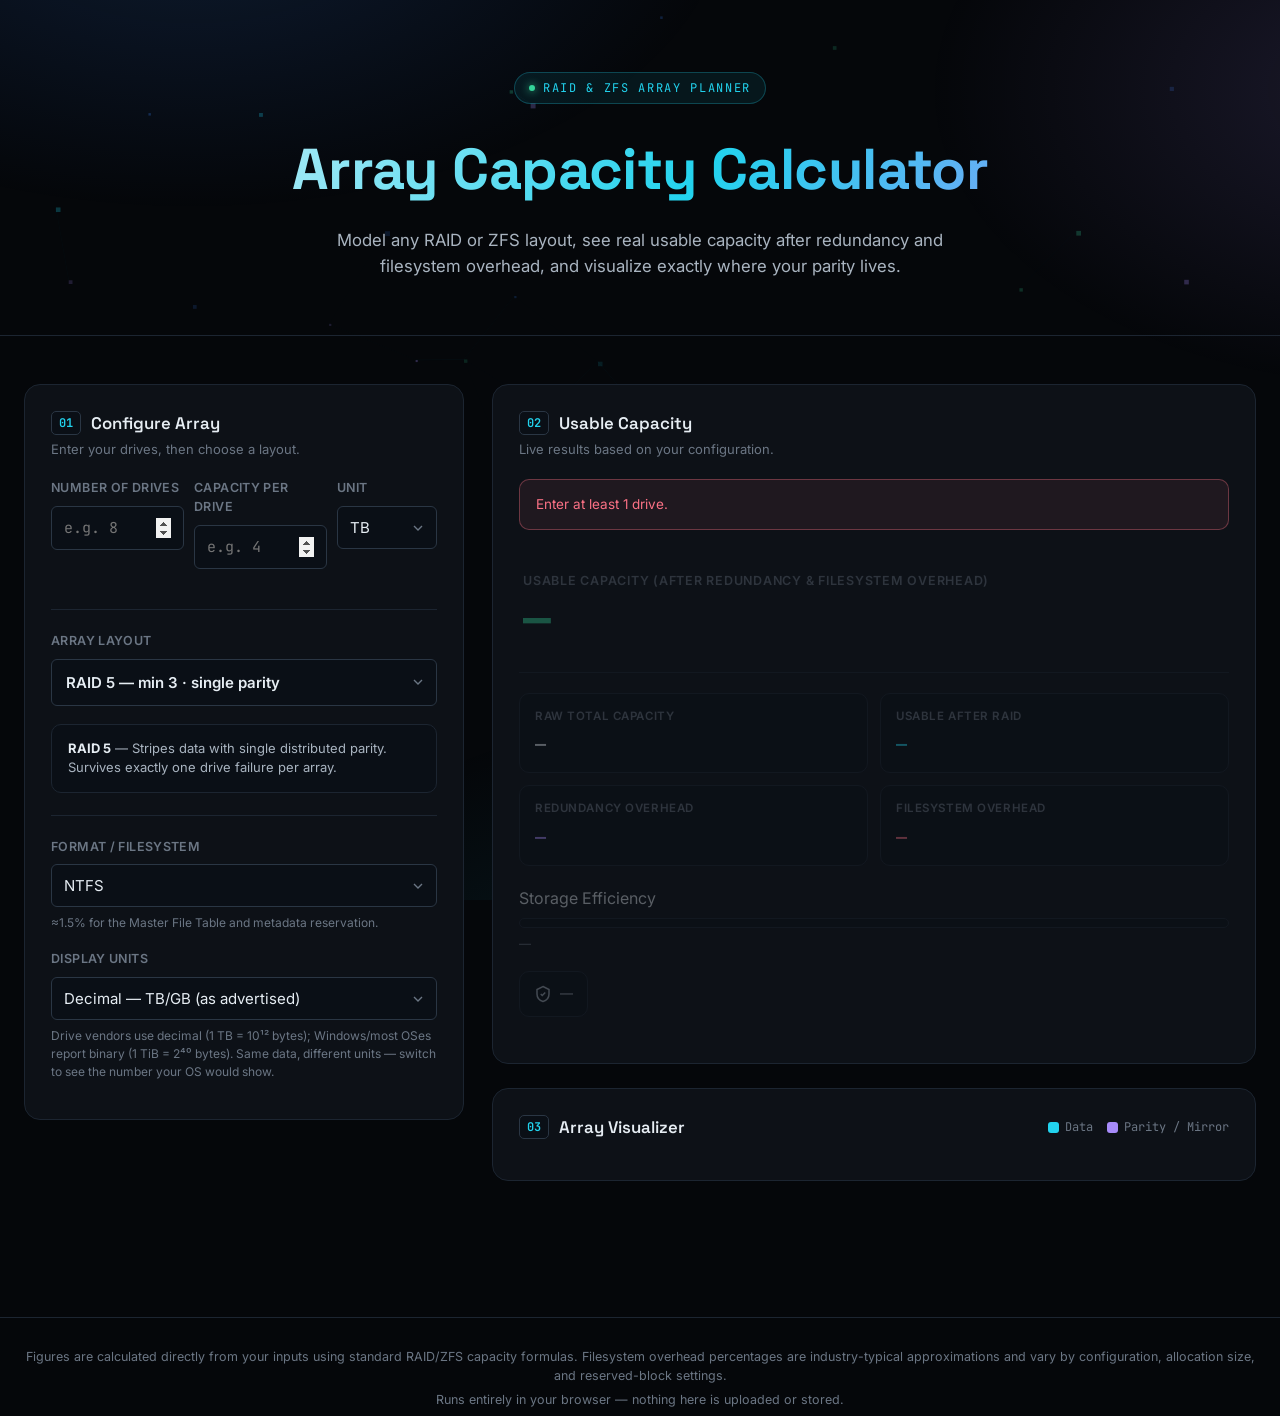
==== raid/index.html @ e12d5f1b "Add the Raid Calculator" ====
<!DOCTYPE html>
<html lang="en">
<head>
<meta charset="UTF-8">
<meta name="viewport" content="width=device-width, initial-scale=1.0">
<title>Array Capacity Calculator — RAID &amp; ZFS</title>
<meta name="description" content="A self-contained RAID and ZFS array capacity calculator. Compute usable storage, overhead, and fault tolerance for any array layout.">
<link rel="icon" href="data:image/svg+xml,%3Csvg xmlns='http://www.w3.org/2000/svg' viewBox='0 0 100 100'%3E%3Crect width='100' height='100' rx='20' fill='%230a0e14'/%3E%3Crect x='20' y='24' width='60' height='14' rx='3' fill='%2322d3ee'/%3E%3Crect x='20' y='43' width='60' height='14' rx='3' fill='%23a78bfa'/%3E%3Crect x='20' y='62' width='60' height='14' rx='3' fill='%2334d399'/%3E%3C/svg%3E">
<link rel="preconnect" href="https://fonts.googleapis.com">
<link rel="preconnect" href="https://fonts.gstatic.com" crossorigin>
<link href="https://fonts.googleapis.com/css2?family=Space+Grotesk:wght@500;600;700&family=Inter:wght@400;500;600&family=JetBrains+Mono:wght@400;500;600;700&display=swap" rel="stylesheet">
<style>
  :root{
    --bg-void:#05070a;
    --bg-panel:#0d1117;
    --bg-panel-raised:#131a24;
    --bg-inset:#0a0f16;
    --border-subtle:#1c2531;
    --border-strong:#2a3644;
    --text-primary:#e6edf3;
    --text-secondary:#a9b4c0;
    --text-muted:#6b7684;
    --accent-cyan:#22d3ee;
    --accent-cyan-dim:#0e7490;
    --accent-blue:#3b82f6;
    --accent-purple:#a78bfa;
    --accent-green:#34d399;
    --accent-red:#fb7185;
    --font-display:'Space Grotesk', 'Inter', sans-serif;
    --font-body:'Inter', sans-serif;
    --font-mono:'JetBrains Mono', monospace;
    --radius-lg:16px;
    --radius-md:10px;
    --radius-sm:6px;
  }

  *{ box-sizing:border-box; }
  html{ scroll-behavior:smooth; }
  body{
    margin:0;
    background:var(--bg-void);
    color:var(--text-primary);
    font-family:var(--font-body);
    line-height:1.5;
    -webkit-font-smoothing:antialiased;
  }

  a{ color:var(--accent-cyan); }

  ::selection{ background:var(--accent-cyan); color:#04121a; }

  :focus-visible{
    outline:2px solid var(--accent-cyan);
    outline-offset:2px;
  }

  /* ---------- Ambient background canvas ---------- */
  #bg-canvas{
    position:fixed;
    inset:0;
    width:100%;
    height:100%;
    z-index:0;
    opacity:0.55;
    pointer-events:none;
  }

  .bg-gradient{
    position:fixed;
    inset:0;
    z-index:0;
    background:
      radial-gradient(ellipse 900px 500px at 15% -10%, rgba(59,130,246,0.16), transparent 60%),
      radial-gradient(ellipse 800px 500px at 110% 10%, rgba(167,139,250,0.14), transparent 60%),
      radial-gradient(ellipse 700px 600px at 50% 120%, rgba(34,211,238,0.10), transparent 60%);
    pointer-events:none;
  }

  /* ---------- Layout shell ---------- */
  .wrap{
    position:relative;
    z-index:1;
    max-width:1280px;
    margin:0 auto;
    padding:0 24px 80px;
  }

  header.hero{
    position:relative;
    z-index:1;
    padding:72px 24px 56px;
    text-align:center;
    border-bottom:1px solid var(--border-subtle);
    margin-bottom:48px;
  }

  .eyebrow{
    display:inline-flex;
    align-items:center;
    gap:8px;
    font-family:var(--font-mono);
    font-size:12px;
    letter-spacing:0.14em;
    text-transform:uppercase;
    color:var(--accent-cyan);
    background:rgba(34,211,238,0.08);
    border:1px solid rgba(34,211,238,0.25);
    padding:6px 14px;
    border-radius:999px;
    margin-bottom:22px;
  }
  .eyebrow .dot{
    width:6px; height:6px; border-radius:50%;
    background:var(--accent-green);
    box-shadow:0 0 8px var(--accent-green);
    animation:blink 2.2s ease-in-out infinite;
  }
  @keyframes blink{ 0%,100%{opacity:1;} 50%{opacity:0.25;} }

  h1.title{
    font-family:var(--font-display);
    font-weight:700;
    font-size:clamp(2.1rem, 5vw, 3.6rem);
    margin:0 0 16px;
    letter-spacing:-0.01em;
    background:linear-gradient(120deg, #f2f6fa 0%, var(--accent-cyan) 55%, var(--accent-purple) 100%);
    -webkit-background-clip:text;
    background-clip:text;
    color:transparent;
  }

  .subtitle{
    max-width:640px;
    margin:0 auto;
    color:var(--text-secondary);
    font-size:1.05rem;
  }

  /* ---------- Main layout ---------- */
  main.layout{
    display:grid;
    grid-template-columns:minmax(0,440px) minmax(0,1fr);
    gap:28px;
    align-items:start;
  }

  @media (max-width: 940px){
    main.layout{ grid-template-columns:1fr; }
  }

  .panel{
    background:var(--bg-panel);
    border:1px solid var(--border-subtle);
    border-radius:var(--radius-lg);
    padding:26px;
  }

  .panel + .panel{ margin-top:24px; }

  .panel-title{
    font-family:var(--font-display);
    font-size:1.05rem;
    font-weight:600;
    margin:0 0 4px;
    display:flex;
    align-items:center;
    gap:10px;
  }
  .panel-title .idx{
    font-family:var(--font-mono);
    font-size:12px;
    color:var(--accent-cyan);
    border:1px solid var(--border-strong);
    background:var(--bg-inset);
    padding:2px 7px;
    border-radius:5px;
  }
  .panel-sub{
    color:var(--text-muted);
    font-size:13px;
    margin:0 0 20px;
  }

  hr.divider{
    border:none;
    border-top:1px solid var(--border-subtle);
    margin:22px 0;
  }

  /* ---------- Form controls ---------- */
  .field{ margin-bottom:18px; }
  .field label.field-label{
    display:block;
    font-size:12.5px;
    font-weight:600;
    letter-spacing:0.03em;
    text-transform:uppercase;
    color:var(--text-muted);
    margin-bottom:8px;
  }

  .row{ display:flex; gap:10px; }
  .row > *{ flex:1; min-width:0; }

  input[type="number"], select{
    width:100%;
    background:var(--bg-inset);
    border:1px solid var(--border-strong);
    color:var(--text-primary);
    font-family:var(--font-mono);
    font-size:15px;
    padding:11px 12px;
    border-radius:var(--radius-sm);
    transition:border-color .15s ease, box-shadow .15s ease;
    appearance:none;
    -webkit-appearance:none;
  }
  select{
    font-family:var(--font-body);
    background-image:url("data:image/svg+xml,%3Csvg xmlns='http://www.w3.org/2000/svg' viewBox='0 0 24 24' fill='none' stroke='%236b7684' stroke-width='2'%3E%3Cpath d='M6 9l6 6 6-6'/%3E%3C/svg%3E");
    background-repeat:no-repeat;
    background-position:right 10px center;
    background-size:16px;
    padding-right:34px;
  }
  input[type="number"]:focus, select:focus{
    border-color:var(--accent-cyan);
    box-shadow:0 0 0 3px rgba(34,211,238,0.14);
    outline:none;
  }
  input[type="number"]::-webkit-outer-spin-button,
  input[type="number"]::-webkit-inner-spin-button{
    opacity:1;
  }

  .field-hint{
    font-size:12px;
    color:var(--text-muted);
    margin-top:7px;
  }
  .field-hint.warn{ color:var(--accent-red); }

  #raidLevel{
    font-family:var(--font-body);
    font-weight:600;
    font-size:15px;
    padding:13px 34px 13px 14px;
  }
  #raidLevel optgroup{
    font-family:var(--font-mono);
    font-size:11px;
    letter-spacing:0.05em;
    text-transform:uppercase;
    color:var(--text-muted);
    font-style:normal;
    background:var(--bg-panel);
  }
  #raidLevel option{
    font-family:var(--font-body);
    font-weight:500;
    color:var(--text-primary);
    background:var(--bg-inset);
    padding:8px;
  }

  .level-desc{
    margin-top:16px;
    padding:14px 16px;
    background:var(--bg-inset);
    border:1px solid var(--border-subtle);
    border-radius:var(--radius-md);
    font-size:13px;
    color:var(--text-secondary);
  }
  .level-desc strong{ color:var(--text-primary); }

  /* ---------- Results panel ---------- */
  .results-panel{ position:sticky; top:20px; }

  .headline-result{
    display:flex;
    flex-direction:column;
    gap:4px;
    padding:22px 4px 26px;
    border-bottom:1px solid var(--border-subtle);
    margin-bottom:20px;
  }
  .headline-result .label{
    font-size:12.5px;
    text-transform:uppercase;
    letter-spacing:0.06em;
    color:var(--text-muted);
    font-weight:600;
  }
  .headline-result .value{
    font-family:var(--font-mono);
    font-weight:700;
    font-size:clamp(2rem, 4vw, 2.9rem);
    color:var(--accent-green);
    line-height:1.1;
  }
  .headline-result .value small{
    font-size:0.4em;
    color:var(--text-muted);
    font-weight:500;
    margin-left:6px;
  }

  .stat-grid{
    display:grid;
    grid-template-columns:1fr 1fr;
    gap:12px;
    margin-bottom:20px;
  }
  .stat-card{
    background:var(--bg-inset);
    border:1px solid var(--border-subtle);
    border-radius:var(--radius-md);
    padding:14px 15px;
  }
  .stat-card .stat-label{
    font-size:11.5px;
    text-transform:uppercase;
    letter-spacing:0.05em;
    color:var(--text-muted);
    margin-bottom:6px;
    font-weight:600;
  }
  .stat-card .stat-value{
    font-family:var(--font-mono);
    font-size:1.15rem;
    font-weight:600;
    color:var(--text-primary);
  }
  .stat-card.accent-cyan .stat-value{ color:var(--accent-cyan); }
  .stat-card.accent-purple .stat-value{ color:var(--accent-purple); }
  .stat-card.accent-red .stat-value{ color:var(--accent-red); }

  .efficiency-bar-track{
    height:10px;
    border-radius:999px;
    background:var(--bg-inset);
    border:1px solid var(--border-subtle);
    overflow:hidden;
    margin:8px 0 4px;
  }
  .efficiency-bar-fill{
    height:100%;
    border-radius:999px;
    background:linear-gradient(90deg, var(--accent-purple), var(--accent-cyan), var(--accent-green));
    transition:width .4s ease;
  }

  .fault-badge{
    display:inline-flex;
    align-items:center;
    gap:8px;
    font-size:13px;
    color:var(--text-secondary);
    background:var(--bg-inset);
    border:1px solid var(--border-subtle);
    border-radius:var(--radius-md);
    padding:12px 14px;
    margin-bottom:20px;
  }
  .fault-badge svg{ flex-shrink:0; width:18px; height:18px; }
  .fault-badge.level-none{ border-color:rgba(251,113,133,0.4); color:var(--accent-red); }
  .fault-badge.level-medium{ border-color:rgba(250,204,21,0.4); color:#facc15; }
  .fault-badge.level-high{ border-color:rgba(52,211,153,0.4); color:var(--accent-green); }

  .error-banner{
    display:none;
    background:rgba(251,113,133,0.08);
    border:1px solid rgba(251,113,133,0.35);
    color:var(--accent-red);
    border-radius:var(--radius-md);
    padding:14px 16px;
    font-size:13.5px;
    margin-bottom:20px;
  }
  .error-banner.show{ display:block; }

  /* ---------- Array visualizer ---------- */
  .viz-header{
    display:flex;
    align-items:center;
    justify-content:space-between;
    margin-bottom:14px;
    flex-wrap:wrap;
    gap:10px;
  }
  .legend{ display:flex; gap:14px; flex-wrap:wrap; }
  .legend-item{
    display:flex;
    align-items:center;
    gap:6px;
    font-size:12px;
    color:var(--text-muted);
    font-family:var(--font-mono);
  }
  .legend-swatch{ width:11px; height:11px; border-radius:3px; }

  .vdev-group{
    border:1px solid var(--border-subtle);
    border-radius:var(--radius-md);
    padding:14px;
    margin-bottom:12px;
    background:var(--bg-inset);
  }
  .vdev-group .vdev-label{
    font-family:var(--font-mono);
    font-size:11px;
    color:var(--text-muted);
    margin-bottom:10px;
    text-transform:uppercase;
    letter-spacing:0.05em;
  }
  .disk-row{
    display:flex;
    gap:6px;
    flex-wrap:wrap;
    margin-bottom:6px;
  }
  .disk-cell{
    width:26px;
    height:26px;
    border-radius:6px;
    background:var(--border-strong);
    position:relative;
    transition:background .3s ease;
    flex-shrink:0;
  }
  .disk-cell.data{ background:var(--accent-cyan); }
  .disk-cell.parity{ background:var(--accent-purple); }
  .disk-cell.mirror{ background:var(--accent-purple); animation:pulseSync 2.4s ease-in-out infinite; }
  .disk-cell.spare{ background:var(--border-strong); }

  @keyframes pulseSync{
    0%,100%{ opacity:1; }
    50%{ opacity:0.45; }
  }

  .more-note{
    font-family:var(--font-mono);
    font-size:11.5px;
    color:var(--text-muted);
    margin-top:4px;
  }

  .viz-caption{
    font-size:12px;
    color:var(--text-muted);
    margin-top:10px;
    line-height:1.6;
  }

  @media (prefers-reduced-motion: reduce){
    .disk-cell.mirror{ animation:none; }
    .eyebrow .dot{ animation:none; }
    html{ scroll-behavior:auto; }
  }

  /* ---------- Footer ---------- */
  footer{
    max-width:1280px;
    margin:56px auto 0;
    padding:24px 24px 0;
    border-top:1px solid var(--border-subtle);
    color:var(--text-muted);
    font-size:12.5px;
    text-align:center;
    position:relative;
    z-index:1;
  }
  footer p{ margin:6px 0; }
</style>
</head>
<body>

<canvas id="bg-canvas" aria-hidden="true"></canvas>
<div class="bg-gradient" aria-hidden="true"></div>

<header class="hero">
  <span class="eyebrow"><span class="dot"></span> RAID &amp; ZFS Array Planner</span>
  <h1 class="title">Array Capacity Calculator</h1>
  <p class="subtitle">Model any RAID or ZFS layout, see real usable capacity after redundancy and filesystem overhead, and visualize exactly where your parity lives.</p>
</header>

<div class="wrap">
<main class="layout">

  <!-- ============ CONFIG PANEL ============ -->
  <section class="panel" aria-labelledby="config-title">
    <h2 class="panel-title" id="config-title"><span class="idx">01</span> Configure Array</h2>
    <p class="panel-sub">Enter your drives, then choose a layout.</p>

    <div class="row">
      <div class="field">
        <label class="field-label" for="driveCount">Number of Drives</label>
        <input type="number" id="driveCount" min="1" max="200" step="1" placeholder="e.g. 8">
      </div>
      <div class="field">
        <label class="field-label" for="driveCapacity">Capacity per Drive</label>
        <input type="number" id="driveCapacity" min="0.01" step="any" placeholder="e.g. 4">
      </div>
      <div class="field" style="max-width:100px;">
        <label class="field-label" for="capacityUnit">Unit</label>
        <select id="capacityUnit">
          <option value="TB" selected>TB</option>
          <option value="GB">GB</option>
        </select>
      </div>
    </div>

    <hr class="divider">

    <div class="field">
      <label class="field-label" for="raidLevel">Array Layout</label>
      <select id="raidLevel"></select>
    </div>

    <div id="groupField" class="field" style="display:none;">
      <label class="field-label" for="groupCount">Number of VDEVs / Groups</label>
      <input type="number" id="groupCount" min="1" max="50" step="1" value="2">
      <p class="field-hint">Drives are split evenly across this many groups and striped together.</p>
    </div>

    <div class="level-desc" id="levelDesc"></div>

    <hr class="divider">

    <div class="field">
      <label class="field-label" for="filesystem">Format / Filesystem</label>
      <select id="filesystem">
        <option value="raw">Raw / Unformatted (no overhead)</option>
        <option value="ntfs" selected>NTFS</option>
        <option value="refs">ReFS</option>
        <option value="exfat">exFAT</option>
        <option value="fat32">FAT32</option>
        <option value="ext4">ext4</option>
        <option value="xfs">XFS</option>
        <option value="zfsnative">ZFS native pool</option>
        <option value="apfs">APFS</option>
      </select>
      <p class="field-hint" id="fsHint"></p>
    </div>

    <div class="field" style="margin-bottom:0;">
      <label class="field-label" for="unitDisplay">Display Units</label>
      <select id="unitDisplay">
        <option value="decimal" selected>Decimal — TB/GB (as advertised)</option>
        <option value="binary">Binary — TiB/GiB (as most OSes report)</option>
      </select>
      <p class="field-hint">Drive vendors use decimal (1 TB = 10¹² bytes); Windows/most OSes report binary (1 TiB = 2⁴⁰ bytes). Same data, different units — switch to see the number your OS would show.</p>
    </div>
  </section>

  <!-- ============ RESULTS PANEL ============ -->
  <div class="results-panel">
    <section class="panel" aria-labelledby="results-title">
      <h2 class="panel-title" id="results-title"><span class="idx">02</span> Usable Capacity</h2>
      <p class="panel-sub">Live results based on your configuration.</p>

      <div class="error-banner" id="errorBanner"></div>

      <div id="resultsBody">
        <div class="headline-result">
          <span class="label">Usable Capacity (after redundancy &amp; filesystem overhead)</span>
          <span class="value" id="usableFinal">—</span>
        </div>

        <div class="stat-grid">
          <div class="stat-card">
            <div class="stat-label">Raw Total Capacity</div>
            <div class="stat-value" id="rawTotal">—</div>
          </div>
          <div class="stat-card accent-cyan">
            <div class="stat-label">Usable After RAID</div>
            <div class="stat-value" id="usableRaid">—</div>
          </div>
          <div class="stat-card accent-purple">
            <div class="stat-label">Redundancy Overhead</div>
            <div class="stat-value" id="raidOverhead">—</div>
          </div>
          <div class="stat-card accent-red">
            <div class="stat-label">Filesystem Overhead</div>
            <div class="stat-value" id="fsOverheadStat">—</div>
          </div>
        </div>

        <div class="field-label" style="margin-bottom:6px;">Storage Efficiency</div>
        <div class="efficiency-bar-track"><div class="efficiency-bar-fill" id="efficiencyBar" style="width:0%;"></div></div>
        <p class="field-hint" id="efficiencyLabel" style="margin-bottom:18px;">—</p>

        <div class="fault-badge" id="faultBadge">
          <svg viewBox="0 0 24 24" fill="none" stroke="currentColor" stroke-width="2"><path d="M12 2l8 4v6c0 5-3.4 8.7-8 10-4.6-1.3-8-5-8-10V6l8-4z"/><path d="M9 12l2 2 4-4"/></svg>
          <span id="faultText">—</span>
        </div>
      </div>
    </section>

    <section class="panel" aria-labelledby="viz-title">
      <div class="viz-header">
        <h2 class="panel-title" id="viz-title" style="margin-bottom:0;"><span class="idx">03</span> Array Visualizer</h2>
        <div class="legend">
          <span class="legend-item"><span class="legend-swatch" style="background:var(--accent-cyan);"></span>Data</span>
          <span class="legend-item"><span class="legend-swatch" style="background:var(--accent-purple);"></span>Parity / Mirror</span>
        </div>
      </div>
      <div id="vizBody"></div>
      <p class="viz-caption" id="vizCaption"></p>
    </section>
  </div>

</main>
</div>

<footer>
  <p>Figures are calculated directly from your inputs using standard RAID/ZFS capacity formulas. Filesystem overhead percentages are industry-typical approximations and vary by configuration, allocation size, and reserved-block settings.</p>
  <p>Runs entirely in your browser — nothing here is uploaded or stored.</p>
</footer>

<script>
(function(){
  "use strict";

  /* ============================================================
     RAID / ZFS level definitions
     usableFactor(n, g) returns usable capacity in "drive units"
     g = number of groups/vdevs (ignored when level.grouping is false)
  ============================================================ */
  const RAID_LEVELS = {
    jbod: {
      name:"JBOD", family:"standard", min:1,
      meta:(n)=>`min 1 · no redundancy`,
      usableFactor:(n)=>n,
      parityDrives:0,
      desc:"Concatenates (spans) all drives into a single volume. No striping, no redundancy — losing any drive can affect the data stored on it.",
      fault:(n)=>({text:"No fault tolerance — any drive failure can cause data loss.", level:"none"})
    },
    raid0: {
      name:"RAID 0", family:"standard", min:2,
      meta:(n)=>`min 2 · striping`,
      usableFactor:(n)=>n,
      parityDrives:0,
      desc:"Stripes data evenly across all drives for maximum performance and capacity. Zero redundancy — one drive failure loses the entire array.",
      fault:(n)=>({text:"No fault tolerance — any single drive failure loses the array.", level:"none"})
    },
    raid1: {
      name:"RAID 1", family:"standard", min:2,
      meta:(n)=>`min 2 · mirroring`,
      usableFactor:(n)=>1,
      mirrorAll:true,
      desc:"Mirrors identical data across every drive in the array. Usable capacity equals a single drive, regardless of how many drives you add.",
      fault:(n)=>({text:`Survives up to ${n-1} of ${n} drive failures — at least one full copy must remain.`, level:"high"})
    },
    raid5: {
      name:"RAID 5", family:"standard", min:3,
      meta:(n)=>`min 3 · single parity`,
      usableFactor:(n)=>n-1,
      parityDrives:1,
      desc:"Stripes data with single distributed parity. Survives exactly one drive failure per array.",
      fault:(n)=>({text:"Survives 1 drive failure.", level:"medium"})
    },
    raid6: {
      name:"RAID 6", family:"standard", min:4,
      meta:(n)=>`min 4 · dual parity`,
      usableFactor:(n)=>n-2,
      parityDrives:2,
      desc:"Stripes data with double distributed parity. Survives any two simultaneous drive failures per array.",
      fault:(n)=>({text:"Survives 2 simultaneous drive failures.", level:"high"})
    },
    raid10: {
      name:"RAID 10", family:"standard", min:4, even:true,
      meta:(n)=>`min 4, even · mirror + stripe`,
      usableFactor:(n)=>n/2,
      mirrorPairs:true, pairSize:2,
      desc:"A striped set of mirrored pairs. Combines RAID 1's redundancy with RAID 0's performance.",
      fault:(n)=>({text:`Survives 1 failure per mirror pair (up to ${n/2} total) — but fails if both drives in the same pair die.`, level:"high"})
    },
    raid50: {
      name:"RAID 50", family:"standard", min:6, grouping:true, groupMin:3,
      meta:(n)=>`min 3/group · striped RAID 5`,
      usableFactor:(n,g)=>{ const d=n/g; return g*(d-1); },
      parityDrives:1,
      desc:"Multiple RAID 5 groups striped together. Each group independently survives one drive failure.",
      fault:(n,g)=>({text:`Survives 1 drive failure per group (${g} groups) — fails if any single group loses 2 drives.`, level:"medium"})
    },
    raid60: {
      name:"RAID 60", family:"standard", min:8, grouping:true, groupMin:4,
      meta:(n)=>`min 4/group · striped RAID 6`,
      usableFactor:(n,g)=>{ const d=n/g; return g*(d-2); },
      parityDrives:2,
      desc:"Multiple RAID 6 groups striped together. Each group independently survives two drive failures.",
      fault:(n,g)=>({text:`Survives 2 drive failures per group (${g} groups).`, level:"high"})
    },
    zstripe: {
      name:"ZFS Stripe", family:"zfs", min:1,
      meta:(n)=>`min 1 · single vdev`,
      usableFactor:(n)=>n,
      parityDrives:0,
      desc:"A single striped vdev with no redundancy — the ZFS equivalent of RAID 0. Losing any drive loses the pool.",
      fault:(n)=>({text:"No fault tolerance — any drive failure can lose the pool.", level:"none"})
    },
    zmirror: {
      name:"ZFS Mirror", family:"zfs", min:2,
      meta:(n)=>`min 2 · single vdev`,
      usableFactor:(n)=>1,
      mirrorAll:true,
      desc:"A single mirror vdev containing all drives. Usable capacity equals one drive's capacity.",
      fault:(n)=>({text:`Survives up to ${n-1} of ${n} drive failures — at least one copy must remain.`, level:"high"})
    },
    zstripedmirror: {
      name:"Striped Mirrors", family:"zfs", min:4, grouping:true, groupMin:2,
      meta:(n)=>`min 2/vdev · RAID10-equivalent`,
      usableFactor:(n,g)=>g,
      mirrorPairs:true,
      desc:"Multiple mirror vdevs striped together into one pool — ZFS's equivalent of RAID 10. The most common high-performance ZFS layout.",
      fault:(n,g)=>({text:`Survives 1 failure per mirror vdev (${g} vdevs) — fails if an entire vdev loses all its drives.`, level:"high"})
    },
    raidz1: {
      name:"RAIDZ1", family:"zfs", min:3, grouping:true, groupMin:3,
      meta:(n)=>`min 3/vdev · single parity`,
      usableFactor:(n,g)=>{ const d=n/g; return g*(d-1); },
      parityDrives:1,
      desc:"ZFS's single-parity layout, equivalent to RAID 5. Each vdev survives one drive failure.",
      fault:(n,g)=>({text:`Survives 1 drive failure per vdev (${g} vdevs).`, level:"medium"})
    },
    raidz2: {
      name:"RAIDZ2", family:"zfs", min:4, grouping:true, groupMin:4,
      meta:(n)=>`min 4/vdev · dual parity`,
      usableFactor:(n,g)=>{ const d=n/g; return g*(d-2); },
      parityDrives:2,
      desc:"ZFS's double-parity layout, equivalent to RAID 6. Each vdev survives two drive failures. The most common ZFS choice for large pools.",
      fault:(n,g)=>({text:`Survives 2 drive failures per vdev (${g} vdevs).`, level:"high"})
    },
    raidz3: {
      name:"RAIDZ3", family:"zfs", min:5, grouping:true, groupMin:5,
      meta:(n)=>`min 5/vdev · triple parity`,
      usableFactor:(n,g)=>{ const d=n/g; return g*(d-3); },
      parityDrives:3,
      desc:"ZFS's triple-parity layout. Each vdev survives three simultaneous drive failures — built for very large, high-risk arrays during long rebuilds.",
      fault:(n,g)=>({text:`Survives 3 drive failures per vdev (${g} vdevs).`, level:"high"})
    }
  };

  const FILESYSTEMS = {
    raw:      { name:"Raw / Unformatted", overhead:0,     note:"No filesystem is applied — full block capacity is usable." },
    ntfs:     { name:"NTFS",              overhead:0.015, note:"≈1.5% for the Master File Table and metadata reservation." },
    refs:     { name:"ReFS",              overhead:0.01,  note:"≈1% for metadata and integrity structures." },
    exfat:    { name:"exFAT",             overhead:0.001, note:"≈0.1% — minimal metadata overhead." },
    fat32:    { name:"FAT32",             overhead:0.005, note:"≈0.5% for file allocation tables." },
    ext4:     { name:"ext4",              overhead:0.05,  note:"≈5% default reserved-blocks allocation (tunable with tune2fs)." },
    xfs:      { name:"XFS",               overhead:0.005, note:"≈0.5% for metadata structures." },
    zfsnative:{ name:"ZFS native pool",   overhead:0.032, note:"≈3.2% default slop-space reservation." },
    apfs:     { name:"APFS",              overhead:0.01,  note:"≈1% for metadata structures." }
  };

  /* ============================================================
     State
  ============================================================ */
  const state = {
    family: "standard",
    levelKey: "raid5"
  };

  const el = (id)=>document.getElementById(id);
  const driveCountEl = el("driveCount");
  const driveCapacityEl = el("driveCapacity");
  const capacityUnitEl = el("capacityUnit");
  const groupFieldEl = el("groupField");
  const groupCountEl = el("groupCount");
  const filesystemEl = el("filesystem");
  const unitDisplayEl = el("unitDisplay");
  const raidSelectEl = el("raidLevel");
  const levelDescEl = el("levelDesc");
  const fsHintEl = el("fsHint");
  const errorBannerEl = el("errorBanner");
  const resultsBodyEl = el("resultsBody");

  /* ============================================================
     Formatting helpers
  ============================================================ */
  function formatBytes(bytes, binary){
    if(!isFinite(bytes) || bytes<=0){
      return binary ? "0 GiB" : "0 GB";
    }
    const base = binary ? 1024 : 1000;
    const units = binary
      ? ["B","KiB","MiB","GiB","TiB","PiB"]
      : ["B","KB","MB","GB","TB","PB"];
    let i = 0;
    let val = bytes;
    while(val >= base && i < units.length - 1){
      val /= base;
      i++;
    }
    const decimals = val >= 100 ? 1 : (val >= 10 ? 2 : 3);
    return `${val.toFixed(decimals)} ${units[i]}`;
  }

  function capacityBytesPerDrive(){
    const val = parseFloat(driveCapacityEl.value) || 0;
    const unit = capacityUnitEl.value;
    return val * (unit === "TB" ? 1e12 : 1e9);
  }

  /* ============================================================
     Rendering: RAID level dropdown
  ============================================================ */
  function populateRaidSelect(){
    const n = parseInt(driveCountEl.value, 10) || 0;
    const groupsMeta = { standard: "Standard RAID", zfs: "ZFS" };

    raidSelectEl.innerHTML = "";
    ["standard","zfs"].forEach(fam => {
      const optgroup = document.createElement("optgroup");
      optgroup.label = groupsMeta[fam];
      Object.keys(RAID_LEVELS).filter(k => RAID_LEVELS[k].family === fam).forEach(key => {
        const level = RAID_LEVELS[key];
        const option = document.createElement("option");
        option.value = key;
        option.textContent = `${level.name} — ${level.meta(n)}`;
        if(key === state.levelKey) option.selected = true;
        optgroup.appendChild(option);
      });
      raidSelectEl.appendChild(optgroup);
    });
  }

  function updateLevelUI(){
    const level = RAID_LEVELS[state.levelKey];
    groupFieldEl.style.display = level.grouping ? "block" : "none";
    if(level.grouping && !groupCountEl.dataset.touched){
      const defaults = { raid50:2, raid60:2, zstripedmirror:2, raidz1:1, raidz2:1, raidz3:1 };
      groupCountEl.value = defaults[state.levelKey] || 1;
    }
    levelDescEl.innerHTML = `<strong>${level.name}</strong> — ${level.desc}`;
  }

  /* ============================================================
     Validation
  ============================================================ */
  function validate(n, level, g){
    if(!n || n < 1){
      return "Enter at least 1 drive.";
    }
    if(n < level.min){
      return `${level.name} requires at least ${level.min} drives.`;
    }
    if(level.even && n % 2 !== 0){
      return `${level.name} requires an even number of drives.`;
    }
    if(level.mirrorPairs && level.pairSize && n % level.pairSize !== 0){
      return `${level.name} requires drives in pairs of ${level.pairSize}.`;
    }
    if(level.grouping){
      if(!g || g < 1){
        return "Enter at least 1 group.";
      }
      if(n % g !== 0){
        return `${n} drives can't be split evenly across ${g} groups.`;
      }
      const perGroup = n / g;
      if(perGroup < level.groupMin){
        return `Each group needs at least ${level.groupMin} drives for ${level.name} (currently ${perGroup}).`;
      }
    }
    return null;
  }

  /* ============================================================
     Core calculation
  ============================================================ */
  function recalc(){
    const level = RAID_LEVELS[state.levelKey];
    const n = parseInt(driveCountEl.value, 10) || 0;
    const g = level.grouping ? (parseInt(groupCountEl.value, 10) || 0) : (level.mirrorPairs ? n/2 : 1);
    const capBytes = capacityBytesPerDrive();
    const binary = unitDisplayEl.value === "binary";
    const fsKey = filesystemEl.value;
    const fs = FILESYSTEMS[fsKey];

    fsHintEl.textContent = fs.note;

    const errMsg = validate(n, level, g);
    if(errMsg || capBytes <= 0){
      errorBannerEl.textContent = errMsg || "Enter a drive capacity greater than 0.";
      errorBannerEl.classList.add("show");
      resultsBodyEl.style.opacity = "0.35";
      el("vizBody").style.opacity = "0.35";
      return;
    }
    errorBannerEl.classList.remove("show");
    resultsBodyEl.style.opacity = "1";
    el("vizBody").style.opacity = "1";

    const rawBytes = n * capBytes;
    const usableDrives = level.usableFactor(n, g);
    const usableRaidBytes = usableDrives * capBytes;
    const usableFinalBytes = usableRaidBytes * (1 - fs.overhead);
    const raidOverheadBytes = rawBytes - usableRaidBytes;
    const fsOverheadBytes = usableRaidBytes - usableFinalBytes;
    const efficiency = rawBytes > 0 ? (usableFinalBytes / rawBytes) * 100 : 0;

    el("rawTotal").textContent = formatBytes(rawBytes, binary);
    el("usableRaid").textContent = formatBytes(usableRaidBytes, binary);
    el("raidOverhead").textContent = formatBytes(raidOverheadBytes, binary);
    el("fsOverheadStat").textContent = formatBytes(fsOverheadBytes, binary);
    el("usableFinal").innerHTML = `${formatBytes(usableFinalBytes, binary)} <small>usable</small>`;
    el("efficiencyBar").style.width = `${Math.max(0, Math.min(100, efficiency)).toFixed(1)}%`;
    el("efficiencyLabel").textContent = `${efficiency.toFixed(1)}% of raw capacity is usable after redundancy and filesystem overhead.`;

    const faultInfo = level.fault(n, g);
    el("faultText").textContent = faultInfo.text;
    const badge = el("faultBadge");
    badge.classList.remove("level-none","level-medium","level-high");
    badge.classList.add(`level-${faultInfo.level}`);

    renderVisualizer(level, n, g);
  }

  /* ============================================================
     Array visualizer
  ============================================================ */
  function makeCell(cls){
    const d = document.createElement("div");
    d.className = `disk-cell ${cls}`;
    return d;
  }

  function renderVisualizer(level, n, g){
    const body = el("vizBody");
    const caption = el("vizCaption");
    body.innerHTML = "";

    const MAX_CELLS = 240;

    if(level.mirrorAll){
      // RAID 1 / ZFS mirror: every drive mirrors every other drive
      const group = document.createElement("div");
      group.className = "vdev-group";
      const label = document.createElement("div");
      label.className = "vdev-label";
      label.textContent = `Mirror vdev — ${n} drives, identical data`;
      group.appendChild(label);
      const row = document.createElement("div");
      row.className = "disk-row";
      const shown = Math.min(n, 32);
      for(let i=0;i<shown;i++) row.appendChild(makeCell("mirror"));
      group.appendChild(row);
      if(n > shown){
        const more = document.createElement("div");
        more.className = "more-note";
        more.textContent = `+ ${n - shown} more mirrored drives`;
        group.appendChild(more);
      }
      body.appendChild(group);
      caption.textContent = "Every drive holds an identical full copy of the data — shown pulsing in sync.";
      return;
    }

    if(level.mirrorPairs){
      // RAID 10 / ZFS striped mirrors: g groups of pairSize (or n/g) drives
      const pairSize = n / g;
      const groupsToShow = Math.min(g, 12);
      for(let gi=0; gi<groupsToShow; gi++){
        const group = document.createElement("div");
        group.className = "vdev-group";
        const label = document.createElement("div");
        label.className = "vdev-label";
        label.textContent = `Mirror ${gi+1} of ${g} — ${pairSize} drives, striped across vdevs`;
        group.appendChild(label);
        const row = document.createElement("div");
        row.className = "disk-row";
        for(let i=0;i<pairSize;i++) row.appendChild(makeCell("mirror"));
        group.appendChild(row);
        body.appendChild(group);
      }
      if(g > groupsToShow){
        const more = document.createElement("div");
        more.className = "more-note";
        more.textContent = `+ ${g - groupsToShow} more mirror vdevs, striped identically`;
        body.appendChild(more);
      }
      caption.textContent = "Each box is one mirror vdev (drives shown pulsing = identical copies). Data is then striped evenly across every vdev for performance.";
      return;
    }

    if(level.parityDrives > 0){
      const groups = level.grouping ? g : 1;
      const perGroup = n / groups;
      const groupsToShow = Math.min(groups, 6);
      const rows = Math.min(perGroup, 6);

      for(let gi=0; gi<groupsToShow; gi++){
        const group = document.createElement("div");
        group.className = "vdev-group";
        const label = document.createElement("div");
        label.className = "vdev-label";
        label.textContent = groups > 1
          ? `Group / vdev ${gi+1} of ${groups} — ${perGroup} drives`
          : `${level.name} — ${perGroup} drives`;
        group.appendChild(label);

        for(let r=0; r<rows; r++){
          const row = document.createElement("div");
          row.className = "disk-row";
          const parityCols = new Set();
          for(let k=0;k<level.parityDrives;k++){
            parityCols.add((r + k) % perGroup);
          }
          for(let c=0;c<perGroup;c++){
            row.appendChild(makeCell(parityCols.has(c) ? "parity" : "data"));
          }
          group.appendChild(row);
        }
        if(perGroup > rows){
          const more = document.createElement("div");
          more.className = "more-note";
          more.textContent = `Pattern repeats for remaining stripes`;
          group.appendChild(more);
        }
        body.appendChild(group);
      }
      if(groups > groupsToShow){
        const more = document.createElement("div");
        more.className = "more-note";
        more.textContent = `+ ${groups - groupsToShow} more identical groups`;
        body.appendChild(more);
      }
      caption.textContent = "Purple cells are parity, cyan cells are data. Parity rotates across drives each stripe row so no single drive is a bottleneck — a simplified illustration; exact ordering varies by controller/implementation.";
      return;
    }

    // Plain striping: JBOD / RAID0 / ZFS stripe
    const group = document.createElement("div");
    group.className = "vdev-group";
    const label = document.createElement("div");
    label.className = "vdev-label";
    label.textContent = `${level.name} — ${n} drives, striped, no redundancy`;
    group.appendChild(label);
    const shown = Math.min(n, MAX_CELLS);
    let row = document.createElement("div");
    row.className = "disk-row";
    for(let i=0;i<shown;i++){
      if(i>0 && i % 16 === 0){
        group.appendChild(row);
        row = document.createElement("div");
        row.className = "disk-row";
      }
      row.appendChild(makeCell("data"));
    }
    group.appendChild(row);
    if(n > shown){
      const more = document.createElement("div");
      more.className = "more-note";
      more.textContent = `+ ${n - shown} more striped drives`;
      group.appendChild(more);
    }
    body.appendChild(group);
    caption.textContent = "All drives carry data with no redundancy — losing one drive affects the whole array.";
  }

  /* ============================================================
     Event wiring
  ============================================================ */
  raidSelectEl.addEventListener("change", () => {
    state.levelKey = raidSelectEl.value;
    updateLevelUI();
    recalc();
  });

  [driveCountEl, driveCapacityEl, capacityUnitEl, filesystemEl, unitDisplayEl].forEach(input => {
    input.addEventListener("input", recalc);
    input.addEventListener("change", recalc);
  });

  groupCountEl.addEventListener("input", () => {
    groupCountEl.dataset.touched = "1";
    recalc();
  });

  /* ============================================================
     Init
  ============================================================ */
  populateRaidSelect();
  updateLevelUI();
  recalc();

  /* ============================================================
     Ambient background animation
  ============================================================ */
  const canvas = document.getElementById("bg-canvas");
  const ctx = canvas.getContext("2d");
  const reduceMotion = window.matchMedia("(prefers-reduced-motion: reduce)").matches;
  let particles = [];
  let w, h;

  function resize(){
    w = canvas.width = window.innerWidth;
    h = canvas.height = Math.max(window.innerHeight, 700);
  }

  function initParticles(){
    const count = Math.min(70, Math.floor((w*h)/22000));
    particles = [];
    const colors = ["34,211,238", "167,139,250", "59,130,246", "52,211,153"];
    for(let i=0;i<count;i++){
      particles.push({
        x: Math.random()*w,
        y: Math.random()*h,
        size: 2 + Math.random()*3,
        speedX: (Math.random()-0.5)*0.25,
        speedY: (Math.random()-0.5)*0.25,
        color: colors[Math.floor(Math.random()*colors.length)],
        alpha: 0.15 + Math.random()*0.35
      });
    }
  }

  function step(){
    ctx.clearRect(0,0,w,h);
    for(const p of particles){
      p.x += p.speedX;
      p.y += p.speedY;
      if(p.x < -10) p.x = w+10;
      if(p.x > w+10) p.x = -10;
      if(p.y < -10) p.y = h+10;
      if(p.y > h+10) p.y = -10;
      ctx.fillStyle = `rgba(${p.color},${p.alpha})`;
      ctx.fillRect(p.x, p.y, p.size, p.size);
    }
    for(let i=0;i<particles.length;i++){
      for(let j=i+1;j<particles.length;j++){
        const a = particles[i], b = particles[j];
        const dx = a.x-b.x, dy = a.y-b.y;
        const dist = Math.sqrt(dx*dx+dy*dy);
        if(dist < 130){
          ctx.strokeStyle = `rgba(34,211,238,${0.08*(1-dist/130)})`;
          ctx.lineWidth = 1;
          ctx.beginPath();
          ctx.moveTo(a.x,a.y);
          ctx.lineTo(b.x,b.y);
          ctx.stroke();
        }
      }
    }
    if(!reduceMotion) requestAnimationFrame(step);
  }

  resize();
  initParticles();
  window.addEventListener("resize", () => { resize(); initParticles(); });
  if(!reduceMotion){
    requestAnimationFrame(step);
  } else {
    step();
  }

})();
</script>
</body>
</html>
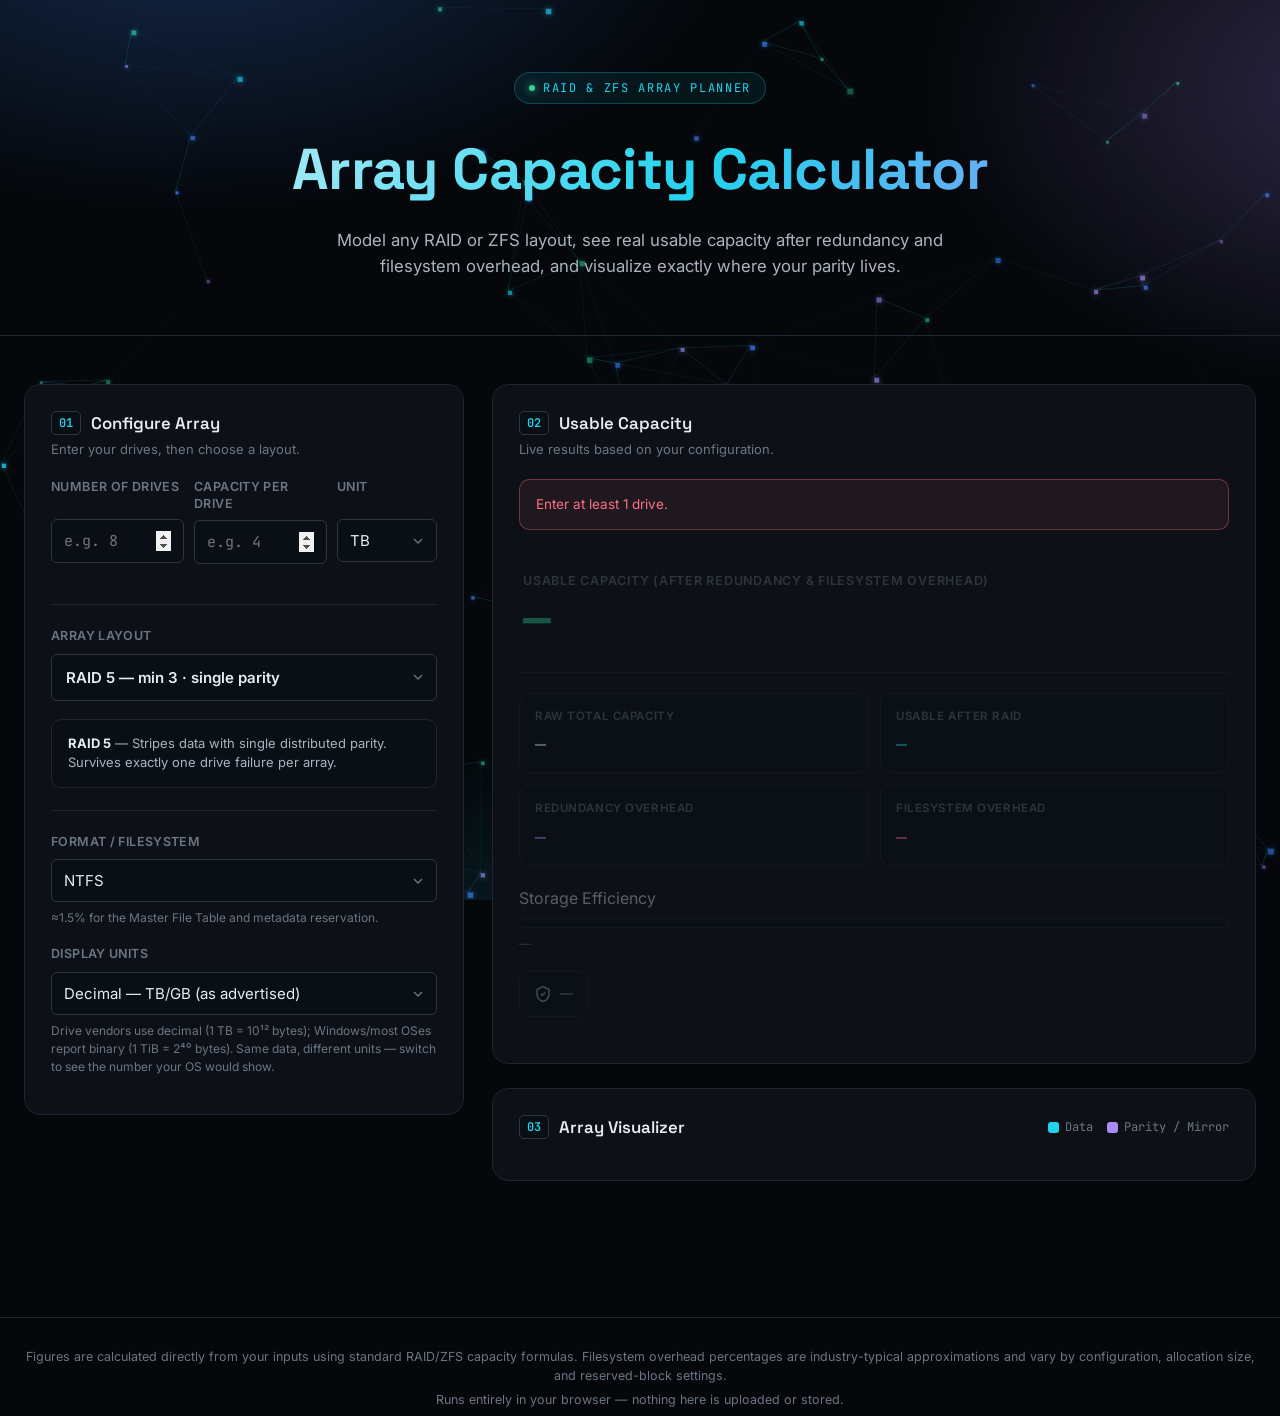
==== commit afaaff69: "Alignment issues" ====
--- a/raid/index.html
+++ b/raid/index.html
@@ -61,7 +61,7 @@
     width:100%;
     height:100%;
     z-index:0;
-    opacity:0.55;
+    opacity:0.95;
     pointer-events:none;
   }
 
@@ -70,9 +70,9 @@
     inset:0;
     z-index:0;
     background:
-      radial-gradient(ellipse 900px 500px at 15% -10%, rgba(59,130,246,0.16), transparent 60%),
-      radial-gradient(ellipse 800px 500px at 110% 10%, rgba(167,139,250,0.14), transparent 60%),
-      radial-gradient(ellipse 700px 600px at 50% 120%, rgba(34,211,238,0.10), transparent 60%);
+      radial-gradient(ellipse 900px 500px at 15% -10%, rgba(59,130,246,0.28), transparent 62%),
+      radial-gradient(ellipse 800px 500px at 110% 10%, rgba(167,139,250,0.26), transparent 62%),
+      radial-gradient(ellipse 700px 600px at 50% 120%, rgba(34,211,238,0.20), transparent 62%);
     pointer-events:none;
   }
 
@@ -199,8 +199,14 @@
     margin-bottom:8px;
   }
 
-  .row{ display:flex; gap:10px; }
+  .row{ display:flex; gap:10px; align-items:flex-start; }
   .row > *{ flex:1; min-width:0; }
+  .row .field-label{
+    min-height:32px;
+    display:flex;
+    align-items:flex-end;
+    line-height:1.3;
+  }
 
   input[type="number"], select{
     width:100%;
@@ -1103,18 +1109,18 @@
   }
 
   function initParticles(){
-    const count = Math.min(70, Math.floor((w*h)/22000));
+    const count = Math.min(110, Math.floor((w*h)/13000));
     particles = [];
     const colors = ["34,211,238", "167,139,250", "59,130,246", "52,211,153"];
     for(let i=0;i<count;i++){
       particles.push({
         x: Math.random()*w,
         y: Math.random()*h,
-        size: 2 + Math.random()*3,
-        speedX: (Math.random()-0.5)*0.25,
-        speedY: (Math.random()-0.5)*0.25,
+        size: 2.5 + Math.random()*3.5,
+        speedX: (Math.random()-0.5)*0.3,
+        speedY: (Math.random()-0.5)*0.3,
         color: colors[Math.floor(Math.random()*colors.length)],
-        alpha: 0.15 + Math.random()*0.35
+        alpha: 0.35 + Math.random()*0.45
       });
     }
   }
@@ -1128,16 +1134,19 @@
       if(p.x > w+10) p.x = -10;
       if(p.y < -10) p.y = h+10;
       if(p.y > h+10) p.y = -10;
+      ctx.shadowColor = `rgba(${p.color},0.9)`;
+      ctx.shadowBlur = 6;
       ctx.fillStyle = `rgba(${p.color},${p.alpha})`;
       ctx.fillRect(p.x, p.y, p.size, p.size);
+      ctx.shadowBlur = 0;
     }
     for(let i=0;i<particles.length;i++){
       for(let j=i+1;j<particles.length;j++){
         const a = particles[i], b = particles[j];
         const dx = a.x-b.x, dy = a.y-b.y;
         const dist = Math.sqrt(dx*dx+dy*dy);
-        if(dist < 130){
-          ctx.strokeStyle = `rgba(34,211,238,${0.08*(1-dist/130)})`;
+        if(dist < 160){
+          ctx.strokeStyle = `rgba(34,211,238,${0.22*(1-dist/160)})`;
           ctx.lineWidth = 1;
           ctx.beginPath();
           ctx.moveTo(a.x,a.y);
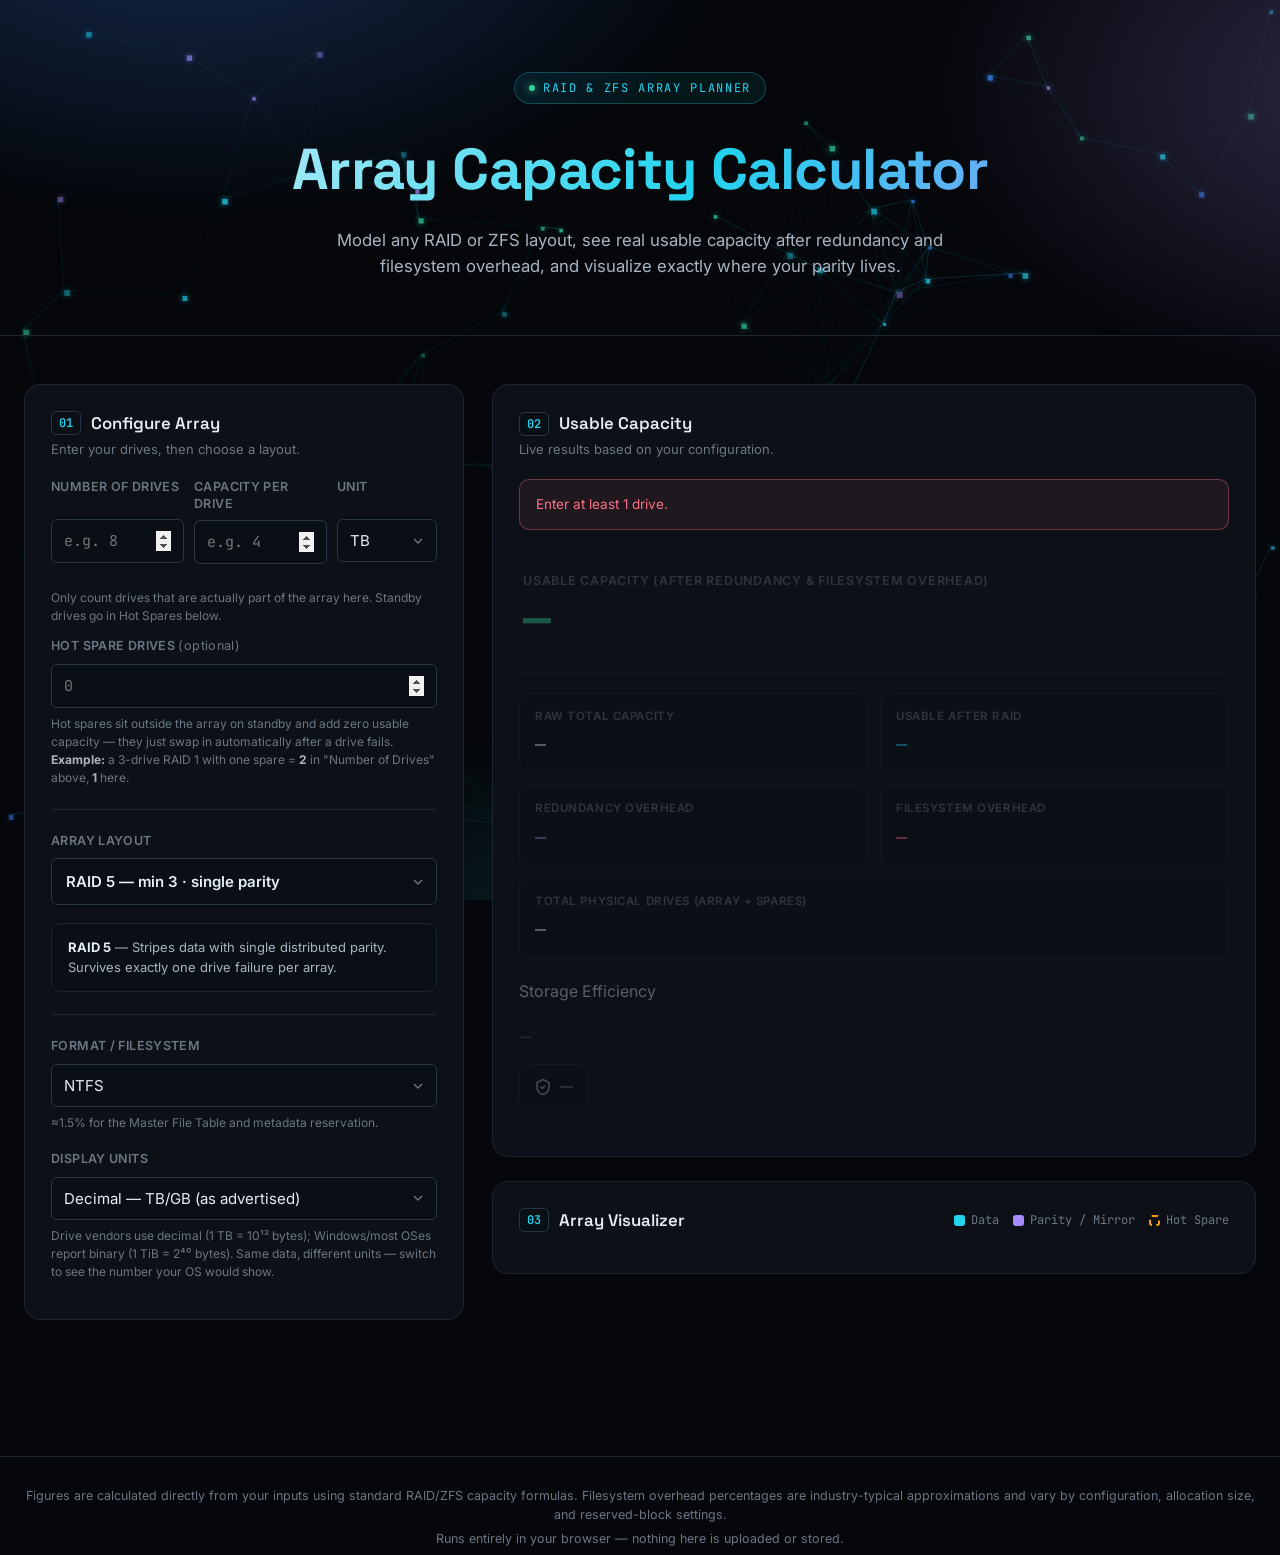
==== commit 0132d8e5: "affed Fav icons and spare drive calculation" ====
--- a/raid/index.html
+++ b/raid/index.html
@@ -5,7 +5,12 @@
 <meta name="viewport" content="width=device-width, initial-scale=1.0">
 <title>Array Capacity Calculator — RAID &amp; ZFS</title>
 <meta name="description" content="A self-contained RAID and ZFS array capacity calculator. Compute usable storage, overhead, and fault tolerance for any array layout.">
-<link rel="icon" href="data:image/svg+xml,%3Csvg xmlns='http://www.w3.org/2000/svg' viewBox='0 0 100 100'%3E%3Crect width='100' height='100' rx='20' fill='%230a0e14'/%3E%3Crect x='20' y='24' width='60' height='14' rx='3' fill='%2322d3ee'/%3E%3Crect x='20' y='43' width='60' height='14' rx='3' fill='%23a78bfa'/%3E%3Crect x='20' y='62' width='60' height='14' rx='3' fill='%2334d399'/%3E%3C/svg%3E">
+<link rel="icon" type="image/svg+xml" href="assets/images/favicon.svg">
+<link rel="icon" type="image/png" sizes="32x32" href="assets/images/favicon-32.png">
+<link rel="icon" type="image/png" sizes="16x16" href="assets/images/favicon-16.png">
+<link rel="icon" href="assets/images/favicon.ico" sizes="any">
+<link rel="apple-touch-icon" sizes="180x180" href="assets/images/favicon-180.png">
+<meta name="theme-color" content="#0a0e14">
 <link rel="preconnect" href="https://fonts.googleapis.com">
 <link rel="preconnect" href="https://fonts.gstatic.com" crossorigin>
 <link href="https://fonts.googleapis.com/css2?family=Space+Grotesk:wght@500;600;700&family=Inter:wght@400;500;600&family=JetBrains+Mono:wght@400;500;600;700&display=swap" rel="stylesheet">
@@ -26,6 +31,7 @@
     --accent-purple:#a78bfa;
     --accent-green:#34d399;
     --accent-red:#fb7185;
+    --accent-amber:#f59e0b;
     --font-display:'Space Grotesk', 'Inter', sans-serif;
     --font-body:'Inter', sans-serif;
     --font-mono:'JetBrains Mono', monospace;
@@ -440,6 +446,15 @@
   .disk-cell.parity{ background:var(--accent-purple); }
   .disk-cell.mirror{ background:var(--accent-purple); animation:pulseSync 2.4s ease-in-out infinite; }
   .disk-cell.spare{ background:var(--border-strong); }
+  .disk-cell.spare-hot{
+    background:transparent;
+    border:2px dashed var(--accent-amber);
+  }
+  .vdev-group.spare-group{
+    border-style:dashed;
+    border-color:rgba(245,158,11,0.4);
+    background:rgba(245,158,11,0.04);
+  }
 
   @keyframes pulseSync{
     0%,100%{ opacity:1; }
@@ -517,6 +532,13 @@
         </select>
       </div>
     </div>
+    <p class="field-hint">Only count drives that are actually part of the array here. Standby drives go in Hot Spares below.</p>
+
+    <div class="field">
+      <label class="field-label" for="hotSpareCount">Hot Spare Drives <span style="text-transform:none; font-weight:400; color:var(--text-muted);">(optional)</span></label>
+      <input type="number" id="hotSpareCount" min="0" max="50" step="1" placeholder="0">
+      <p class="field-hint">Hot spares sit outside the array on standby and add zero usable capacity — they just swap in automatically after a drive fails. <strong style="color:var(--text-secondary);">Example:</strong> a 3-drive RAID 1 with one spare = <strong style="color:var(--text-secondary);">2</strong> in "Number of Drives" above, <strong style="color:var(--text-secondary);">1</strong> here.</p>
+    </div>
 
     <hr class="divider">
 
@@ -592,6 +614,10 @@
             <div class="stat-label">Filesystem Overhead</div>
             <div class="stat-value" id="fsOverheadStat">—</div>
           </div>
+          <div class="stat-card" style="grid-column:1/-1;">
+            <div class="stat-label">Total Physical Drives (Array + Spares)</div>
+            <div class="stat-value" id="totalDrives">—</div>
+          </div>
         </div>
 
         <div class="field-label" style="margin-bottom:6px;">Storage Efficiency</div>
@@ -611,6 +637,7 @@
         <div class="legend">
           <span class="legend-item"><span class="legend-swatch" style="background:var(--accent-cyan);"></span>Data</span>
           <span class="legend-item"><span class="legend-swatch" style="background:var(--accent-purple);"></span>Parity / Mirror</span>
+          <span class="legend-item"><span class="legend-swatch" style="background:transparent; border:2px dashed var(--accent-amber);"></span>Hot Spare</span>
         </div>
       </div>
       <div id="vizBody"></div>
@@ -774,6 +801,7 @@
   const driveCountEl = el("driveCount");
   const driveCapacityEl = el("driveCapacity");
   const capacityUnitEl = el("capacityUnit");
+  const hotSpareCountEl = el("hotSpareCount");
   const groupFieldEl = el("groupField");
   const groupCountEl = el("groupCount");
   const filesystemEl = el("filesystem");
@@ -918,12 +946,23 @@
     el("efficiencyLabel").textContent = `${efficiency.toFixed(1)}% of raw capacity is usable after redundancy and filesystem overhead.`;
 
     const faultInfo = level.fault(n, g);
-    el("faultText").textContent = faultInfo.text;
+    let faultText = faultInfo.text;
+    const spares = Math.max(0, parseInt(hotSpareCountEl.value, 10) || 0);
+    if(spares > 0 && faultInfo.level !== "none"){
+      faultText += ` Plus ${spares} hot spare${spares > 1 ? "s" : ""} on standby to auto-rebuild after a failure.`;
+    } else if(spares > 0){
+      faultText += ` ${spares} hot spare${spares > 1 ? "s" : ""} standing by, but this layout still can't survive a failure on its own.`;
+    }
+    el("faultText").textContent = faultText;
     const badge = el("faultBadge");
     badge.classList.remove("level-none","level-medium","level-high");
     badge.classList.add(`level-${faultInfo.level}`);
 
-    renderVisualizer(level, n, g);
+    const totalPhysicalDrives = n + spares;
+    const totalPhysicalBytes = totalPhysicalDrives * capBytes;
+    el("totalDrives").textContent = `${totalPhysicalDrives} drives (${n} array + ${spares} spare${spares === 1 ? "" : "s"}) — ${formatBytes(totalPhysicalBytes, binary)} purchased`;
+
+    renderVisualizer(level, n, g, spares);
   }
 
   /* ============================================================
@@ -935,10 +974,33 @@
     return d;
   }
 
-  function renderVisualizer(level, n, g){
+  function renderSparesGroup(body, spares){
+    if(spares <= 0) return;
+    const group = document.createElement("div");
+    group.className = "vdev-group spare-group";
+    const label = document.createElement("div");
+    label.className = "vdev-label";
+    label.textContent = `Hot Spares — ${spares} drive${spares > 1 ? "s" : ""} on standby, not part of the array`;
+    group.appendChild(label);
+    const row = document.createElement("div");
+    row.className = "disk-row";
+    const shown = Math.min(spares, 24);
+    for(let i=0;i<shown;i++) row.appendChild(makeCell("spare-hot"));
+    group.appendChild(row);
+    if(spares > shown){
+      const more = document.createElement("div");
+      more.className = "more-note";
+      more.textContent = `+ ${spares - shown} more spares`;
+      group.appendChild(more);
+    }
+    body.appendChild(group);
+  }
+
+  function renderVisualizer(level, n, g, spares){
     const body = el("vizBody");
     const caption = el("vizCaption");
     body.innerHTML = "";
+    spares = spares || 0;
 
     const MAX_CELLS = 240;
 
@@ -962,6 +1024,7 @@
         group.appendChild(more);
       }
       body.appendChild(group);
+      renderSparesGroup(body, spares);
       caption.textContent = "Every drive holds an identical full copy of the data — shown pulsing in sync.";
       return;
     }
@@ -989,6 +1052,7 @@
         more.textContent = `+ ${g - groupsToShow} more mirror vdevs, striped identically`;
         body.appendChild(more);
       }
+      renderSparesGroup(body, spares);
       caption.textContent = "Each box is one mirror vdev (drives shown pulsing = identical copies). Data is then striped evenly across every vdev for performance.";
       return;
     }
@@ -1035,6 +1099,7 @@
         more.textContent = `+ ${groups - groupsToShow} more identical groups`;
         body.appendChild(more);
       }
+      renderSparesGroup(body, spares);
       caption.textContent = "Purple cells are parity, cyan cells are data. Parity rotates across drives each stripe row so no single drive is a bottleneck — a simplified illustration; exact ordering varies by controller/implementation.";
       return;
     }
@@ -1065,6 +1130,7 @@
       group.appendChild(more);
     }
     body.appendChild(group);
+    renderSparesGroup(body, spares);
     caption.textContent = "All drives carry data with no redundancy — losing one drive affects the whole array.";
   }
 
@@ -1077,7 +1143,7 @@
     recalc();
   });
 
-  [driveCountEl, driveCapacityEl, capacityUnitEl, filesystemEl, unitDisplayEl].forEach(input => {
+  [driveCountEl, driveCapacityEl, capacityUnitEl, hotSpareCountEl, filesystemEl, unitDisplayEl].forEach(input => {
     input.addEventListener("input", recalc);
     input.addEventListener("change", recalc);
   });
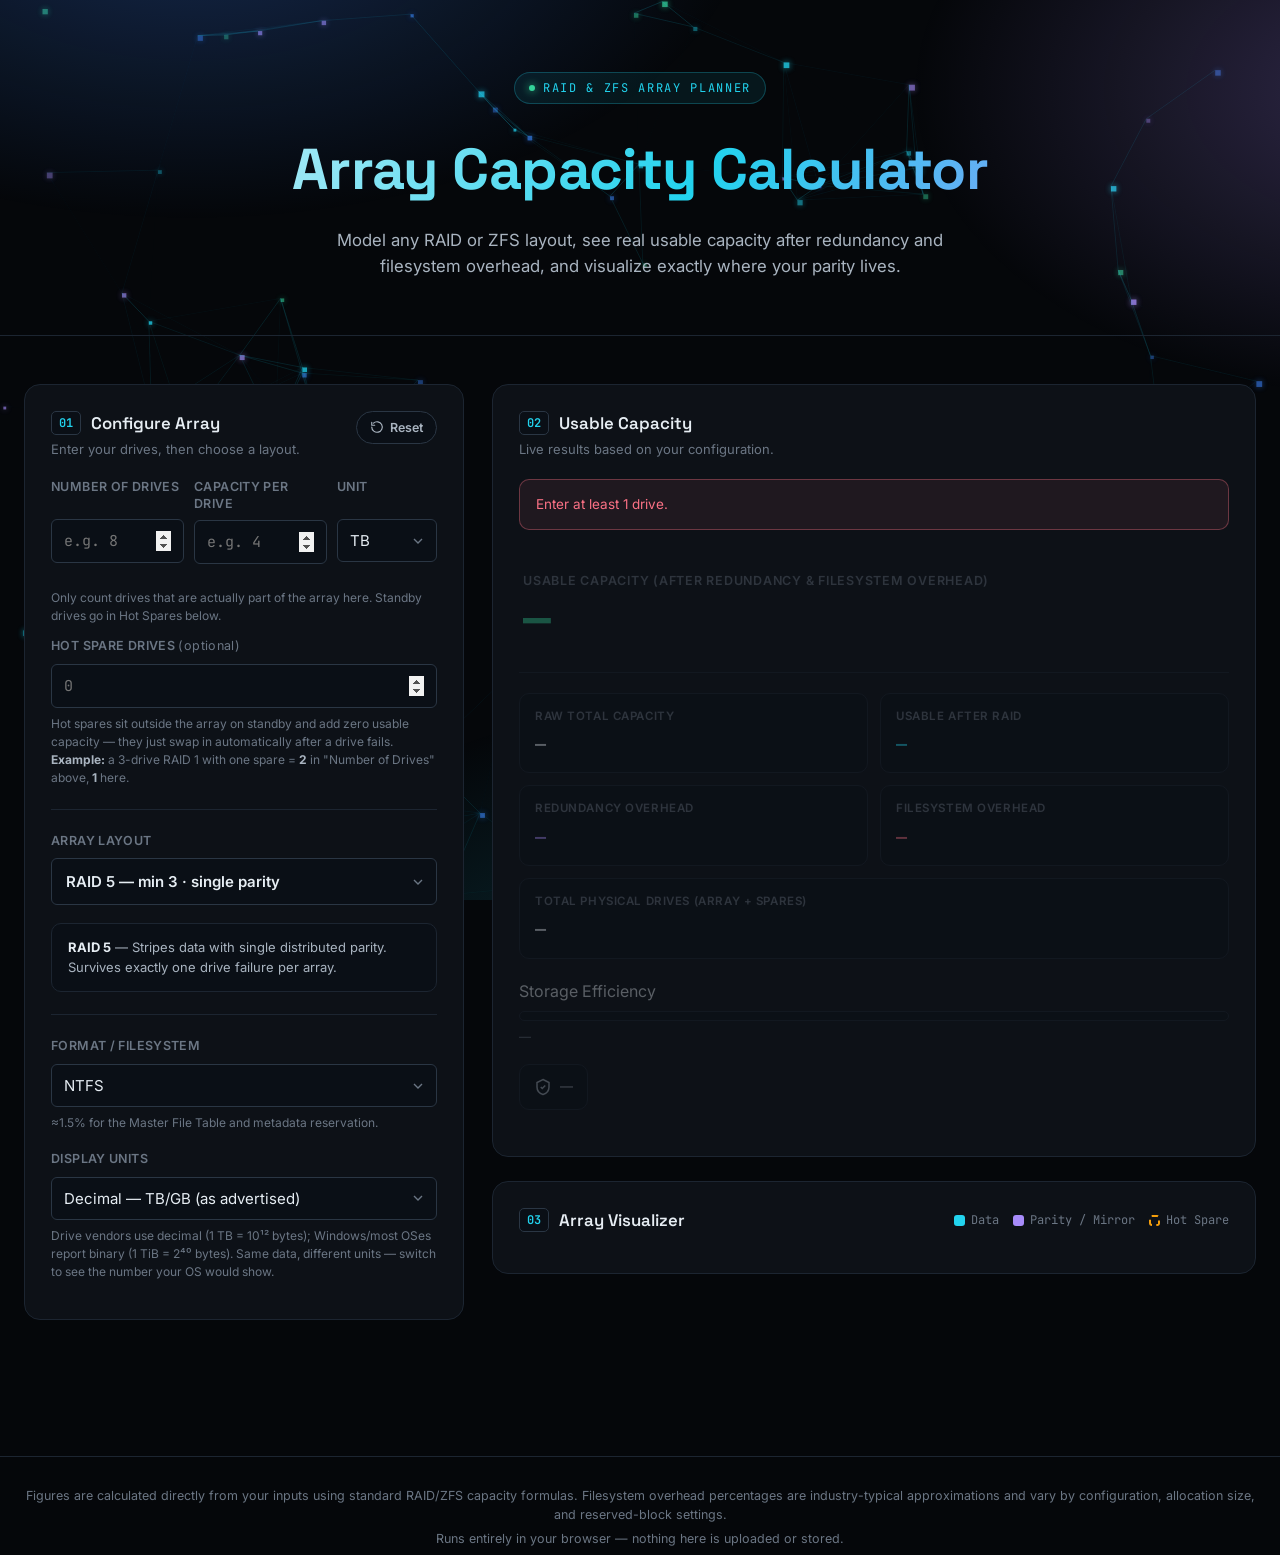
==== commit 4411dc5e: "added a reset button" ====
--- a/raid/index.html
+++ b/raid/index.html
@@ -187,6 +187,34 @@
     margin:0 0 20px;
   }
 
+  .panel-header-row{
+    display:flex;
+    align-items:flex-start;
+    justify-content:space-between;
+    gap:14px;
+  }
+  .reset-btn{
+    display:inline-flex;
+    align-items:center;
+    gap:6px;
+    flex-shrink:0;
+    background:var(--bg-inset);
+    border:1px solid var(--border-strong);
+    color:var(--text-secondary);
+    font-family:var(--font-body);
+    font-weight:600;
+    font-size:12.5px;
+    padding:8px 13px;
+    border-radius:999px;
+    cursor:pointer;
+    transition:all .15s ease;
+    white-space:nowrap;
+  }
+  .reset-btn svg{ width:14px; height:14px; transition:transform .3s ease; }
+  .reset-btn:hover{ border-color:var(--accent-red); color:var(--accent-red); }
+  .reset-btn:hover svg{ transform:rotate(-70deg); }
+  .reset-btn:active svg{ transform:rotate(-360deg); }
+
   hr.divider{
     border:none;
     border-top:1px solid var(--border-subtle);
@@ -512,8 +540,16 @@
 
   <!-- ============ CONFIG PANEL ============ -->
   <section class="panel" aria-labelledby="config-title">
-    <h2 class="panel-title" id="config-title"><span class="idx">01</span> Configure Array</h2>
-    <p class="panel-sub">Enter your drives, then choose a layout.</p>
+    <div class="panel-header-row">
+      <div>
+        <h2 class="panel-title" id="config-title"><span class="idx">01</span> Configure Array</h2>
+        <p class="panel-sub">Enter your drives, then choose a layout.</p>
+      </div>
+      <button type="button" id="resetBtn" class="reset-btn">
+        <svg viewBox="0 0 24 24" fill="none" stroke="currentColor" stroke-width="2" stroke-linecap="round" stroke-linejoin="round"><path d="M3 12a9 9 0 1 0 3-6.7"/><path d="M3 4v5h5"/></svg>
+        Reset
+      </button>
+    </div>
 
     <div class="row">
       <div class="field">
@@ -811,6 +847,7 @@
   const fsHintEl = el("fsHint");
   const errorBannerEl = el("errorBanner");
   const resultsBodyEl = el("resultsBody");
+  const resetBtnEl = el("resetBtn");
 
   /* ============================================================
      Formatting helpers
@@ -1153,6 +1190,22 @@
     recalc();
   });
 
+  resetBtnEl.addEventListener("click", () => {
+    driveCountEl.value = "";
+    driveCapacityEl.value = "";
+    capacityUnitEl.value = "TB";
+    hotSpareCountEl.value = "";
+    groupCountEl.value = "2";
+    delete groupCountEl.dataset.touched;
+    filesystemEl.value = "ntfs";
+    unitDisplayEl.value = "decimal";
+    state.levelKey = "raid5";
+    populateRaidSelect();
+    updateLevelUI();
+    recalc();
+    driveCountEl.focus();
+  });
+
   /* ============================================================
      Init
   ============================================================ */
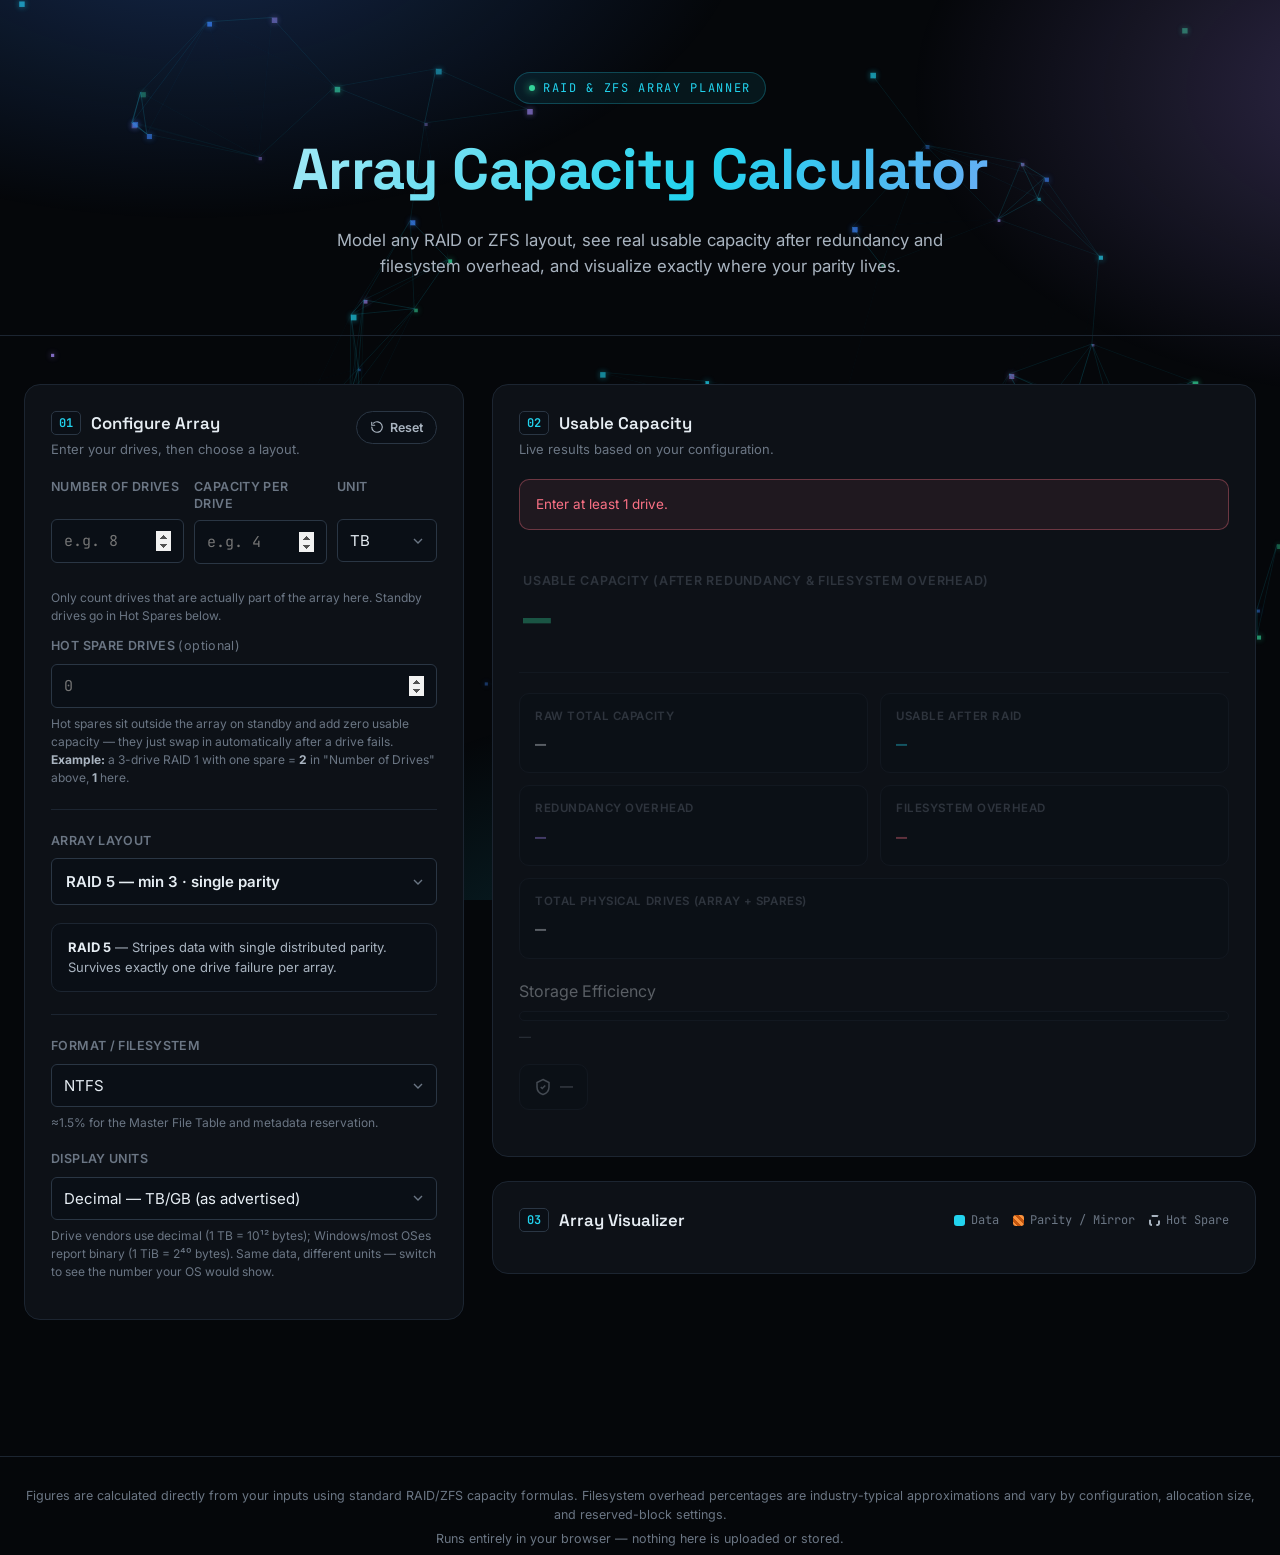
==== commit 772e00f1: "Fixed it for color blind kids like me" ====
--- a/raid/index.html
+++ b/raid/index.html
@@ -32,6 +32,8 @@
     --accent-green:#34d399;
     --accent-red:#fb7185;
     --accent-amber:#f59e0b;
+    --accent-orange:#fb923c;
+    --accent-orange-dark:#c2560f;
     --font-display:'Space Grotesk', 'Inter', sans-serif;
     --font-body:'Inter', sans-serif;
     --font-mono:'JetBrains Mono', monospace;
@@ -471,12 +473,17 @@
     flex-shrink:0;
   }
   .disk-cell.data{ background:var(--accent-cyan); }
-  .disk-cell.parity{ background:var(--accent-purple); }
-  .disk-cell.mirror{ background:var(--accent-purple); animation:pulseSync 2.4s ease-in-out infinite; }
+  .disk-cell.parity{
+    background:repeating-linear-gradient(45deg, var(--accent-orange), var(--accent-orange) 4px, var(--accent-orange-dark) 4px, var(--accent-orange-dark) 8px);
+  }
+  .disk-cell.mirror{
+    background:repeating-linear-gradient(45deg, var(--accent-orange), var(--accent-orange) 4px, var(--accent-orange-dark) 4px, var(--accent-orange-dark) 8px);
+    animation:pulseSync 2.4s ease-in-out infinite;
+  }
   .disk-cell.spare{ background:var(--border-strong); }
   .disk-cell.spare-hot{
     background:transparent;
-    border:2px dashed var(--accent-amber);
+    border:2px dashed var(--text-secondary);
   }
   .vdev-group.spare-group{
     border-style:dashed;
@@ -672,8 +679,8 @@
         <h2 class="panel-title" id="viz-title" style="margin-bottom:0;"><span class="idx">03</span> Array Visualizer</h2>
         <div class="legend">
           <span class="legend-item"><span class="legend-swatch" style="background:var(--accent-cyan);"></span>Data</span>
-          <span class="legend-item"><span class="legend-swatch" style="background:var(--accent-purple);"></span>Parity / Mirror</span>
-          <span class="legend-item"><span class="legend-swatch" style="background:transparent; border:2px dashed var(--accent-amber);"></span>Hot Spare</span>
+          <span class="legend-item"><span class="legend-swatch" style="background:repeating-linear-gradient(45deg, var(--accent-orange), var(--accent-orange) 3px, var(--accent-orange-dark) 3px, var(--accent-orange-dark) 6px);"></span>Parity / Mirror</span>
+          <span class="legend-item"><span class="legend-swatch" style="background:transparent; border:2px dashed var(--text-secondary);"></span>Hot Spare</span>
         </div>
       </div>
       <div id="vizBody"></div>
@@ -1137,7 +1144,7 @@
         body.appendChild(more);
       }
       renderSparesGroup(body, spares);
-      caption.textContent = "Purple cells are parity, cyan cells are data. Parity rotates across drives each stripe row so no single drive is a bottleneck — a simplified illustration; exact ordering varies by controller/implementation.";
+      caption.textContent = "Striped orange cells are parity, cyan cells are data — parity rotates across drives each stripe row so no single drive is a bottleneck. A simplified illustration; exact ordering varies by controller/implementation.";
       return;
     }
 
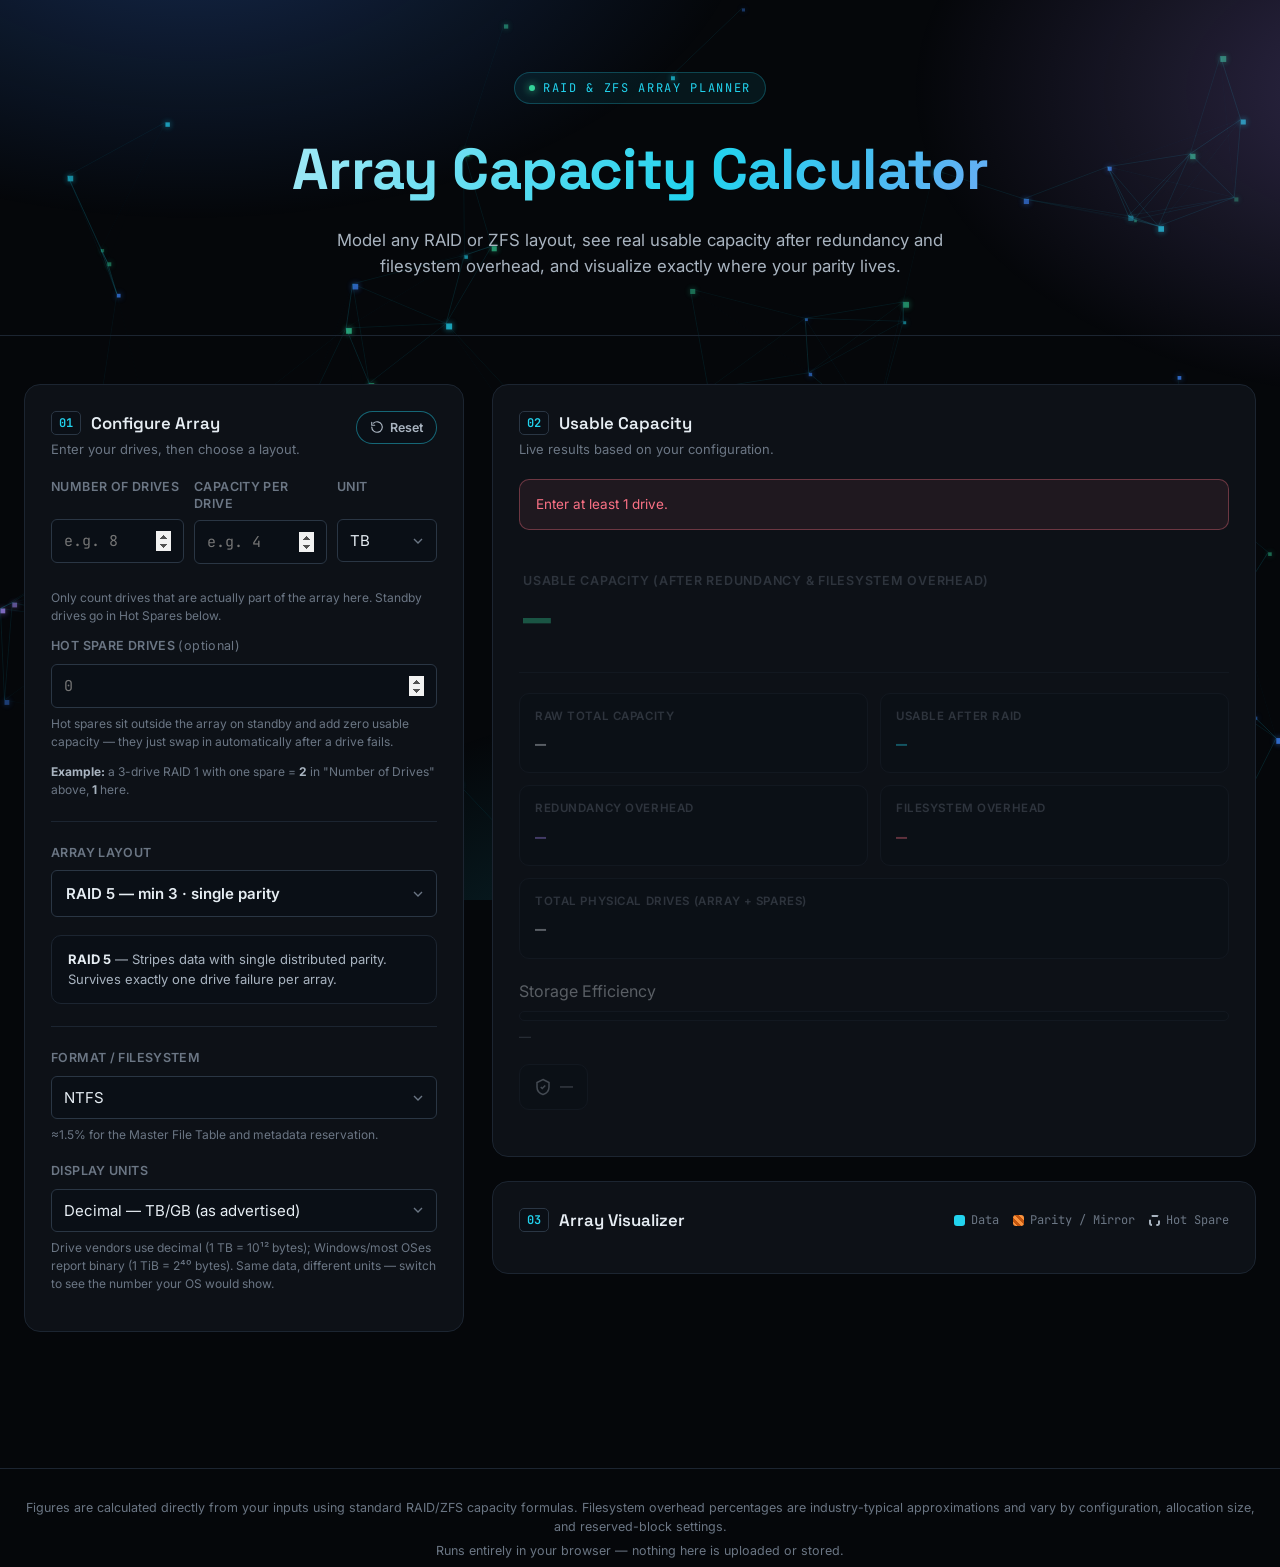
==== commit aaa60a4c: "Reset Button Changes" ====
--- a/raid/index.html
+++ b/raid/index.html
@@ -201,7 +201,7 @@
     gap:6px;
     flex-shrink:0;
     background:var(--bg-inset);
-    border:1px solid var(--border-strong);
+    border:1px solid rgba(34,211,238,0.45);
     color:var(--text-secondary);
     font-family:var(--font-body);
     font-weight:600;
@@ -209,13 +209,28 @@
     padding:8px 13px;
     border-radius:999px;
     cursor:pointer;
-    transition:all .15s ease;
+    transition:border-color .2s ease, color .2s ease, background .2s ease, box-shadow .2s ease;
     white-space:nowrap;
+    animation:resetIdleGlow 2.6s ease-in-out infinite;
+  }
+  @keyframes resetIdleGlow{
+    0%,100%{ box-shadow:0 0 8px rgba(34,211,238,0.18); }
+    50%{ box-shadow:0 0 16px rgba(34,211,238,0.4); }
   }
   .reset-btn svg{ width:14px; height:14px; transition:transform .3s ease; }
-  .reset-btn:hover{ border-color:var(--accent-red); color:var(--accent-red); }
+  .reset-btn:hover, .reset-btn:focus-visible{
+    animation-play-state:paused;
+    border-color:var(--accent-red);
+    color:var(--accent-red);
+    background:rgba(251,113,133,0.08);
+    box-shadow:0 0 0 4px rgba(251,113,133,0.14), 0 0 18px rgba(251,113,133,0.45);
+  }
   .reset-btn:hover svg{ transform:rotate(-70deg); }
   .reset-btn:active svg{ transform:rotate(-360deg); }
+
+  @media (prefers-reduced-motion: reduce){
+    .reset-btn{ animation:none; box-shadow:0 0 10px rgba(34,211,238,0.25); }
+  }
 
   hr.divider{
     border:none;
@@ -580,7 +595,8 @@
     <div class="field">
       <label class="field-label" for="hotSpareCount">Hot Spare Drives <span style="text-transform:none; font-weight:400; color:var(--text-muted);">(optional)</span></label>
       <input type="number" id="hotSpareCount" min="0" max="50" step="1" placeholder="0">
-      <p class="field-hint">Hot spares sit outside the array on standby and add zero usable capacity — they just swap in automatically after a drive fails. <strong style="color:var(--text-secondary);">Example:</strong> a 3-drive RAID 1 with one spare = <strong style="color:var(--text-secondary);">2</strong> in "Number of Drives" above, <strong style="color:var(--text-secondary);">1</strong> here.</p>
+      <p class="field-hint">Hot spares sit outside the array on standby and add zero usable capacity — they just swap in automatically after a drive fails.</p>
+      <p class="field-hint" style="margin-top:8px;"><strong style="color:var(--text-secondary);">Example:</strong> a 3-drive RAID 1 with one spare = <strong style="color:var(--text-secondary);">2</strong> in "Number of Drives" above, <strong style="color:var(--text-secondary);">1</strong> here.</p>
     </div>
 
     <hr class="divider">
@@ -1228,6 +1244,8 @@
   const reduceMotion = window.matchMedia("(prefers-reduced-motion: reduce)").matches;
   let particles = [];
   let w, h;
+  const mouse = { x: null, y: null };
+  const MOUSE_RADIUS = 160;
 
   function resize(){
     w = canvas.width = window.innerWidth;
@@ -1256,6 +1274,18 @@
     for(const p of particles){
       p.x += p.speedX;
       p.y += p.speedY;
+
+      if(mouse.x !== null){
+        const mdx = p.x - mouse.x;
+        const mdy = p.y - mouse.y;
+        const mdist = Math.sqrt(mdx*mdx + mdy*mdy);
+        if(mdist < MOUSE_RADIUS && mdist > 0.01){
+          const push = (1 - mdist/MOUSE_RADIUS) * 1.8;
+          p.x += (mdx/mdist) * push;
+          p.y += (mdy/mdist) * push;
+        }
+      }
+
       if(p.x < -10) p.x = w+10;
       if(p.x > w+10) p.x = -10;
       if(p.y < -10) p.y = h+10;
@@ -1281,12 +1311,53 @@
         }
       }
     }
+
+    if(mouse.x !== null){
+      for(const p of particles){
+        const dx = p.x - mouse.x;
+        const dy = p.y - mouse.y;
+        const dist = Math.sqrt(dx*dx + dy*dy);
+        if(dist < MOUSE_RADIUS){
+          ctx.strokeStyle = `rgba(167,139,250,${0.5*(1-dist/MOUSE_RADIUS)})`;
+          ctx.lineWidth = 1;
+          ctx.beginPath();
+          ctx.moveTo(mouse.x, mouse.y);
+          ctx.lineTo(p.x, p.y);
+          ctx.stroke();
+        }
+      }
+      ctx.beginPath();
+      ctx.arc(mouse.x, mouse.y, 3, 0, Math.PI*2);
+      ctx.fillStyle = "rgba(226,237,243,0.8)";
+      ctx.shadowColor = "rgba(34,211,238,0.9)";
+      ctx.shadowBlur = 10;
+      ctx.fill();
+      ctx.shadowBlur = 0;
+    }
+
     if(!reduceMotion) requestAnimationFrame(step);
   }
 
   resize();
   initParticles();
   window.addEventListener("resize", () => { resize(); initParticles(); });
+
+  window.addEventListener("mousemove", (e) => {
+    mouse.x = e.clientX;
+    mouse.y = e.clientY;
+  });
+  window.addEventListener("mouseleave", () => { mouse.x = null; mouse.y = null; });
+  document.addEventListener("mouseout", (e) => {
+    if(!e.relatedTarget) { mouse.x = null; mouse.y = null; }
+  });
+  window.addEventListener("touchmove", (e) => {
+    if(e.touches && e.touches[0]){
+      mouse.x = e.touches[0].clientX;
+      mouse.y = e.touches[0].clientY;
+    }
+  }, { passive:true });
+  window.addEventListener("touchend", () => { mouse.x = null; mouse.y = null; });
+
   if(!reduceMotion){
     requestAnimationFrame(step);
   } else {
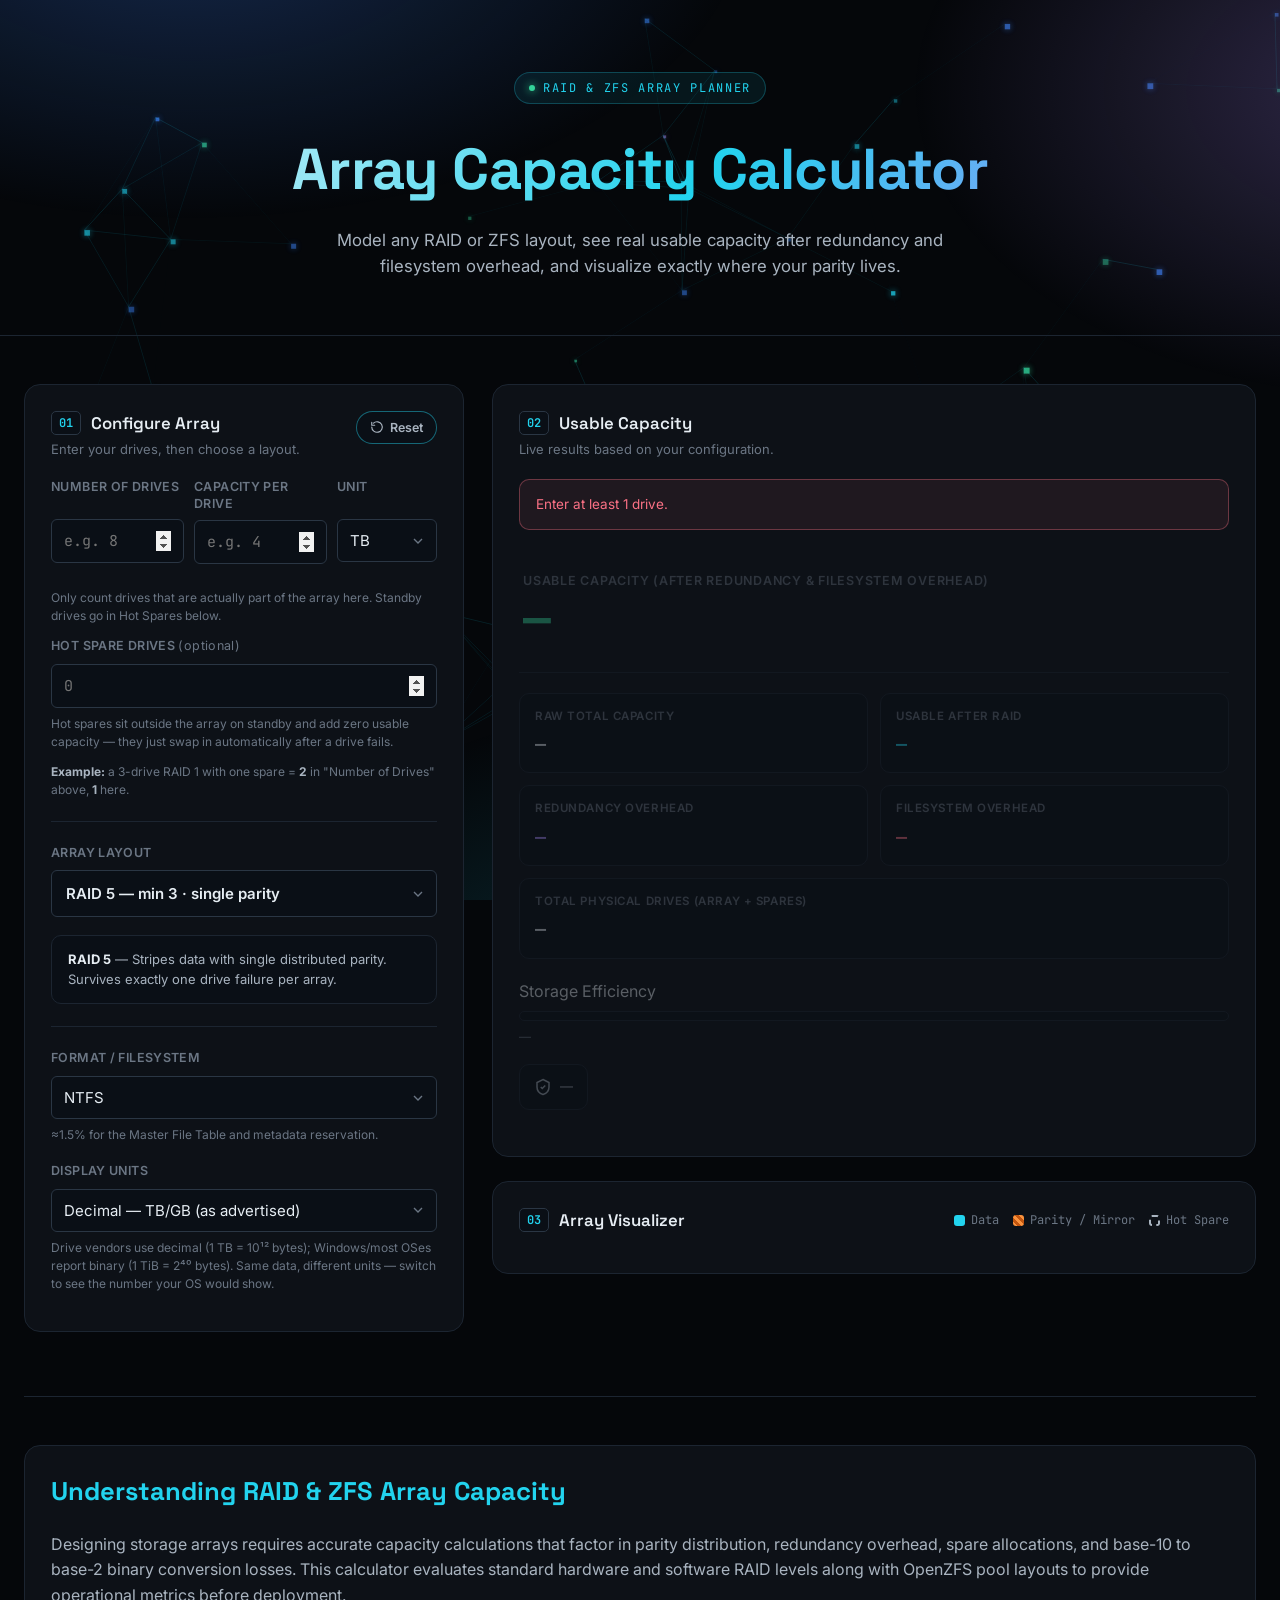
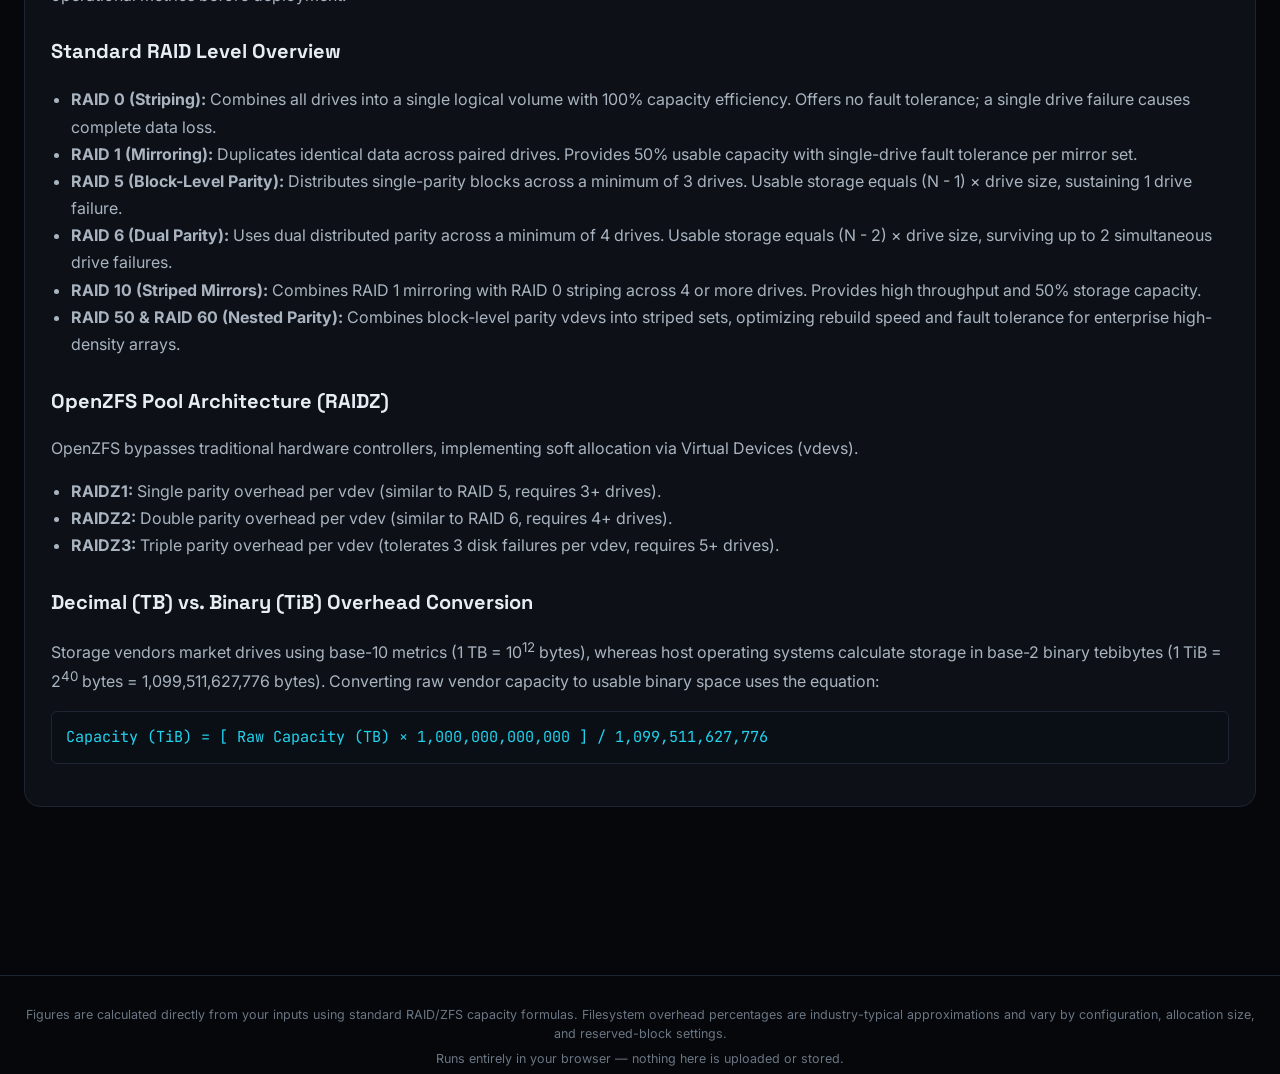
==== commit 233c90b9: "Update index.html" ====
--- a/raid/index.html
+++ b/raid/index.html
@@ -1,551 +1,629 @@
 <!DOCTYPE html>
 <html lang="en">
 <head>
-<meta charset="UTF-8">
-<meta name="viewport" content="width=device-width, initial-scale=1.0">
-<title>Array Capacity Calculator — RAID &amp; ZFS</title>
-<meta name="description" content="A self-contained RAID and ZFS array capacity calculator. Compute usable storage, overhead, and fault tolerance for any array layout.">
-<link rel="icon" type="image/svg+xml" href="assets/images/favicon.svg">
-<link rel="icon" type="image/png" sizes="32x32" href="assets/images/favicon-32.png">
-<link rel="icon" type="image/png" sizes="16x16" href="assets/images/favicon-16.png">
-<link rel="icon" href="assets/images/favicon.ico" sizes="any">
-<link rel="apple-touch-icon" sizes="180x180" href="assets/images/favicon-180.png">
-<meta name="theme-color" content="#0a0e14">
-<link rel="preconnect" href="https://fonts.googleapis.com">
-<link rel="preconnect" href="https://fonts.gstatic.com" crossorigin>
-<link href="https://fonts.googleapis.com/css2?family=Space+Grotesk:wght@500;600;700&family=Inter:wght@400;500;600&family=JetBrains+Mono:wght@400;500;600;700&display=swap" rel="stylesheet">
-<style>
-  :root{
-    --bg-void:#05070a;
-    --bg-panel:#0d1117;
-    --bg-panel-raised:#131a24;
-    --bg-inset:#0a0f16;
-    --border-subtle:#1c2531;
-    --border-strong:#2a3644;
-    --text-primary:#e6edf3;
-    --text-secondary:#a9b4c0;
-    --text-muted:#6b7684;
-    --accent-cyan:#22d3ee;
-    --accent-cyan-dim:#0e7490;
-    --accent-blue:#3b82f6;
-    --accent-purple:#a78bfa;
-    --accent-green:#34d399;
-    --accent-red:#fb7185;
-    --accent-amber:#f59e0b;
-    --accent-orange:#fb923c;
-    --accent-orange-dark:#c2560f;
-    --font-display:'Space Grotesk', 'Inter', sans-serif;
-    --font-body:'Inter', sans-serif;
-    --font-mono:'JetBrains Mono', monospace;
-    --radius-lg:16px;
-    --radius-md:10px;
-    --radius-sm:6px;
+  <meta charset="UTF-8">
+  <meta name="viewport" content="width=device-width, initial-scale=1.0">
+
+  <!-- Primary Search & Indexing Meta Tags -->
+  <title>RAID & ZFS Capacity Calculator — Usable Storage & Parity Estimator</title>
+  <meta name="description" content="Free online RAID and ZFS capacity calculator. Instantly compute usable storage space, fault tolerance, parity overhead, and TB/TiB binary conversions for RAID 0, 1, 5, 6, 10, 50, 60, and ZFS RAIDZ1, RAIDZ2, RAIDZ3.">
+  <meta name="keywords" content="RAID calculator, ZFS calculator, RAID capacity calculator, RAID 5 usable space, RAID 6 calculator, ZFS RAIDZ2 capacity, storage array calculator, TB to TiB calculator">
+  <meta name="robots" content="index, follow, max-image-preview:large, max-snippet:-1, max-video-preview:-1">
+  <link rel="canonical" href="https://raidcalculator.app/">
+
+  <!-- Favicons & Icons -->
+  <link rel="icon" type="image/svg+xml" href="assets/images/favicon.svg">
+  <link rel="icon" type="image/png" sizes="32x32" href="assets/images/favicon-32.png">
+  <link rel="icon" type="image/png" sizes="16x16" href="assets/images/favicon-16.png">
+  <link rel="icon" href="assets/images/favicon.ico" sizes="any">
+  <link rel="apple-touch-icon" sizes="180x180" href="assets/images/favicon-180.png">
+  <meta name="theme-color" content="#0a0e14">
+
+  <!-- Open Graph / Social Sharing (Facebook, LinkedIn, Discord) -->
+  <meta property="og:type" content="website">
+  <meta property="og:url" content="https://raidcalculator.app/">
+  <meta property="og:title" content="RAID & ZFS Storage Capacity Calculator">
+  <meta property="og:description" content="Calculate usable storage space, fault tolerance, and parity overhead across standard RAID and ZFS RAIDZ configurations instantly.">
+  <meta property="og:image" content="https://raidcalculator.app/assets/images/og-image.png">
+  <meta property="og:site_name" content="RAID Calculator">
+
+  <!-- Twitter Card -->
+  <meta name="twitter:card" content="summary_large_image">
+  <meta name="twitter:url" content="https://raidcalculator.app/">
+  <meta name="twitter:title" content="RAID & ZFS Storage Capacity Calculator">
+  <meta name="twitter:description" content="Calculate usable storage space, fault tolerance, and parity overhead across standard RAID and ZFS RAIDZ configurations instantly.">
+  <meta name="twitter:image" content="https://raidcalculator.app/assets/images/og-image.png">
+
+  <!-- Fonts & Preconnect -->
+  <link rel="preconnect" href="https://fonts.googleapis.com">
+  <link rel="preconnect" href="https://fonts.gstatic.com" crossorigin>
+  <link href="https://fonts.googleapis.com/css2?family=Space+Grotesk:wght@500;600;700&family=Inter:wght@400;500;600&family=JetBrains+Mono:wght@400;500;600;700&display=swap" rel="stylesheet">
+
+  <!-- Structured Data: WebApplication Schema -->
+  <script type="application/ld+json">
+  {
+    "@context": "https://schema.org",
+    "@type": "SoftwareApplication",
+    "name": "RAID & ZFS Capacity Calculator",
+    "operatingSystem": "Any",
+    "applicationCategory": "UtilitiesApplication",
+    "offers": {
+      "@type": "Offer",
+      "price": "0",
+      "priceCurrency": "USD"
+    },
+    "description": "Interactive online calculator for evaluating array capacity, overhead loss, decimal-to-binary storage ratios, and fault tolerance across RAID 0, 1, 5, 6, 10, 50, 60, and ZFS pool topologies.",
+    "url": "https://raidcalculator.app/"
   }
-
-  *{ box-sizing:border-box; }
-  html{ scroll-behavior:smooth; }
-  body{
-    margin:0;
-    background:var(--bg-void);
-    color:var(--text-primary);
-    font-family:var(--font-body);
-    line-height:1.5;
-    -webkit-font-smoothing:antialiased;
+  </script>
+
+  <!-- Structured Data: FAQ Schema (Generates Google SERP Rich Snippets) -->
+  <script type="application/ld+json">
+  {
+    "@context": "https://schema.org",
+    "@type": "FAQPage",
+    "mainEntity": [
+      {
+        "@type": "Question",
+        "name": "How is usable storage capacity calculated in RAID 5 and RAID 6?",
+        "acceptedAnswer": {
+          "@type": "Answer",
+          "text": "RAID 5 allocates the capacity equivalent of exactly one disk for distributed parity, resulting in usable capacity calculated as (N - 1) × disk size. RAID 6 utilizes dual parity, reserving the capacity of two disks, resulting in (N - 2) × disk size."
+        }
+      },
+      {
+        "@type": "Question",
+        "name": "Why is formatted drive capacity lower than advertised storage?",
+        "acceptedAnswer": {
+          "@type": "Answer",
+          "text": "Hard drive manufacturers measure capacity using decimal notation (1 TB = 1,000,000,000,000 bytes). Operating systems compute capacity using binary notation (1 TiB = 1,099,511,627,776 bytes). This creates an inherent 9.09% reduction in reported capacity."
+        }
+      },
+      {
+        "@type": "Question",
+        "name": "What is the difference between ZFS RAIDZ1, RAIDZ2, and RAIDZ3?",
+        "acceptedAnswer": {
+          "@type": "Answer",
+          "text": "ZFS RAIDZ configurations assign dynamic parity across vdevs. RAIDZ1 tolerates 1 disk failure per vdev, RAIDZ2 tolerates 2 disk failures, and RAIDZ3 tolerates up to 3 disk failures per vdev."
+        }
+      }
+    ]
   }
-
-  a{ color:var(--accent-cyan); }
-
-  ::selection{ background:var(--accent-cyan); color:#04121a; }
-
-  :focus-visible{
-    outline:2px solid var(--accent-cyan);
-    outline-offset:2px;
-  }
-
-  /* ---------- Ambient background canvas ---------- */
-  #bg-canvas{
-    position:fixed;
-    inset:0;
-    width:100%;
-    height:100%;
-    z-index:0;
-    opacity:0.95;
-    pointer-events:none;
-  }
-
-  .bg-gradient{
-    position:fixed;
-    inset:0;
-    z-index:0;
-    background:
-      radial-gradient(ellipse 900px 500px at 15% -10%, rgba(59,130,246,0.28), transparent 62%),
-      radial-gradient(ellipse 800px 500px at 110% 10%, rgba(167,139,250,0.26), transparent 62%),
-      radial-gradient(ellipse 700px 600px at 50% 120%, rgba(34,211,238,0.20), transparent 62%);
-    pointer-events:none;
-  }
-
-  /* ---------- Layout shell ---------- */
-  .wrap{
-    position:relative;
-    z-index:1;
-    max-width:1280px;
-    margin:0 auto;
-    padding:0 24px 80px;
-  }
-
-  header.hero{
-    position:relative;
-    z-index:1;
-    padding:72px 24px 56px;
-    text-align:center;
-    border-bottom:1px solid var(--border-subtle);
-    margin-bottom:48px;
-  }
-
-  .eyebrow{
-    display:inline-flex;
-    align-items:center;
-    gap:8px;
-    font-family:var(--font-mono);
-    font-size:12px;
-    letter-spacing:0.14em;
-    text-transform:uppercase;
-    color:var(--accent-cyan);
-    background:rgba(34,211,238,0.08);
-    border:1px solid rgba(34,211,238,0.25);
-    padding:6px 14px;
-    border-radius:999px;
-    margin-bottom:22px;
-  }
-  .eyebrow .dot{
-    width:6px; height:6px; border-radius:50%;
-    background:var(--accent-green);
-    box-shadow:0 0 8px var(--accent-green);
-    animation:blink 2.2s ease-in-out infinite;
-  }
-  @keyframes blink{ 0%,100%{opacity:1;} 50%{opacity:0.25;} }
-
-  h1.title{
-    font-family:var(--font-display);
-    font-weight:700;
-    font-size:clamp(2.1rem, 5vw, 3.6rem);
-    margin:0 0 16px;
-    letter-spacing:-0.01em;
-    background:linear-gradient(120deg, #f2f6fa 0%, var(--accent-cyan) 55%, var(--accent-purple) 100%);
-    -webkit-background-clip:text;
-    background-clip:text;
-    color:transparent;
-  }
-
-  .subtitle{
-    max-width:640px;
-    margin:0 auto;
-    color:var(--text-secondary);
-    font-size:1.05rem;
-  }
-
-  /* ---------- Main layout ---------- */
-  main.layout{
-    display:grid;
-    grid-template-columns:minmax(0,440px) minmax(0,1fr);
-    gap:28px;
-    align-items:start;
-  }
-
-  @media (max-width: 940px){
-    main.layout{ grid-template-columns:1fr; }
-  }
-
-  .panel{
-    background:var(--bg-panel);
-    border:1px solid var(--border-subtle);
-    border-radius:var(--radius-lg);
-    padding:26px;
-  }
-
-  .panel + .panel{ margin-top:24px; }
-
-  .panel-title{
-    font-family:var(--font-display);
-    font-size:1.05rem;
-    font-weight:600;
-    margin:0 0 4px;
-    display:flex;
-    align-items:center;
-    gap:10px;
-  }
-  .panel-title .idx{
-    font-family:var(--font-mono);
-    font-size:12px;
-    color:var(--accent-cyan);
-    border:1px solid var(--border-strong);
-    background:var(--bg-inset);
-    padding:2px 7px;
-    border-radius:5px;
-  }
-  .panel-sub{
-    color:var(--text-muted);
-    font-size:13px;
-    margin:0 0 20px;
-  }
-
-  .panel-header-row{
-    display:flex;
-    align-items:flex-start;
-    justify-content:space-between;
-    gap:14px;
-  }
-  .reset-btn{
-    display:inline-flex;
-    align-items:center;
-    gap:6px;
-    flex-shrink:0;
-    background:var(--bg-inset);
-    border:1px solid rgba(34,211,238,0.45);
-    color:var(--text-secondary);
-    font-family:var(--font-body);
-    font-weight:600;
-    font-size:12.5px;
-    padding:8px 13px;
-    border-radius:999px;
-    cursor:pointer;
-    transition:border-color .2s ease, color .2s ease, background .2s ease, box-shadow .2s ease;
-    white-space:nowrap;
-    animation:resetIdleGlow 2.6s ease-in-out infinite;
-  }
-  @keyframes resetIdleGlow{
-    0%,100%{ box-shadow:0 0 8px rgba(34,211,238,0.18); }
-    50%{ box-shadow:0 0 16px rgba(34,211,238,0.4); }
-  }
-  .reset-btn svg{ width:14px; height:14px; transition:transform .3s ease; }
-  .reset-btn:hover, .reset-btn:focus-visible{
-    animation-play-state:paused;
-    border-color:var(--accent-red);
-    color:var(--accent-red);
-    background:rgba(251,113,133,0.08);
-    box-shadow:0 0 0 4px rgba(251,113,133,0.14), 0 0 18px rgba(251,113,133,0.45);
-  }
-  .reset-btn:hover svg{ transform:rotate(-70deg); }
-  .reset-btn:active svg{ transform:rotate(-360deg); }
-
-  @media (prefers-reduced-motion: reduce){
-    .reset-btn{ animation:none; box-shadow:0 0 10px rgba(34,211,238,0.25); }
-  }
-
-  hr.divider{
-    border:none;
-    border-top:1px solid var(--border-subtle);
-    margin:22px 0;
-  }
-
-  /* ---------- Form controls ---------- */
-  .field{ margin-bottom:18px; }
-  .field label.field-label{
-    display:block;
-    font-size:12.5px;
-    font-weight:600;
-    letter-spacing:0.03em;
-    text-transform:uppercase;
-    color:var(--text-muted);
-    margin-bottom:8px;
-  }
-
-  .row{ display:flex; gap:10px; align-items:flex-start; }
-  .row > *{ flex:1; min-width:0; }
-  .row .field-label{
-    min-height:32px;
-    display:flex;
-    align-items:flex-end;
-    line-height:1.3;
-  }
-
-  input[type="number"], select{
-    width:100%;
-    background:var(--bg-inset);
-    border:1px solid var(--border-strong);
-    color:var(--text-primary);
-    font-family:var(--font-mono);
-    font-size:15px;
-    padding:11px 12px;
-    border-radius:var(--radius-sm);
-    transition:border-color .15s ease, box-shadow .15s ease;
-    appearance:none;
-    -webkit-appearance:none;
-  }
-  select{
-    font-family:var(--font-body);
-    background-image:url("data:image/svg+xml,%3Csvg xmlns='http://www.w3.org/2000/svg' viewBox='0 0 24 24' fill='none' stroke='%236b7684' stroke-width='2'%3E%3Cpath d='M6 9l6 6 6-6'/%3E%3C/svg%3E");
-    background-repeat:no-repeat;
-    background-position:right 10px center;
-    background-size:16px;
-    padding-right:34px;
-  }
-  input[type="number"]:focus, select:focus{
-    border-color:var(--accent-cyan);
-    box-shadow:0 0 0 3px rgba(34,211,238,0.14);
-    outline:none;
-  }
-  input[type="number"]::-webkit-outer-spin-button,
-  input[type="number"]::-webkit-inner-spin-button{
-    opacity:1;
-  }
-
-  .field-hint{
-    font-size:12px;
-    color:var(--text-muted);
-    margin-top:7px;
-  }
-  .field-hint.warn{ color:var(--accent-red); }
-
-  #raidLevel{
-    font-family:var(--font-body);
-    font-weight:600;
-    font-size:15px;
-    padding:13px 34px 13px 14px;
-  }
-  #raidLevel optgroup{
-    font-family:var(--font-mono);
-    font-size:11px;
-    letter-spacing:0.05em;
-    text-transform:uppercase;
-    color:var(--text-muted);
-    font-style:normal;
-    background:var(--bg-panel);
-  }
-  #raidLevel option{
-    font-family:var(--font-body);
-    font-weight:500;
-    color:var(--text-primary);
-    background:var(--bg-inset);
-    padding:8px;
-  }
-
-  .level-desc{
-    margin-top:16px;
-    padding:14px 16px;
-    background:var(--bg-inset);
-    border:1px solid var(--border-subtle);
-    border-radius:var(--radius-md);
-    font-size:13px;
-    color:var(--text-secondary);
-  }
-  .level-desc strong{ color:var(--text-primary); }
-
-  /* ---------- Results panel ---------- */
-  .results-panel{ position:sticky; top:20px; }
-
-  .headline-result{
-    display:flex;
-    flex-direction:column;
-    gap:4px;
-    padding:22px 4px 26px;
-    border-bottom:1px solid var(--border-subtle);
-    margin-bottom:20px;
-  }
-  .headline-result .label{
-    font-size:12.5px;
-    text-transform:uppercase;
-    letter-spacing:0.06em;
-    color:var(--text-muted);
-    font-weight:600;
-  }
-  .headline-result .value{
-    font-family:var(--font-mono);
-    font-weight:700;
-    font-size:clamp(2rem, 4vw, 2.9rem);
-    color:var(--accent-green);
-    line-height:1.1;
-  }
-  .headline-result .value small{
-    font-size:0.4em;
-    color:var(--text-muted);
-    font-weight:500;
-    margin-left:6px;
-  }
-
-  .stat-grid{
-    display:grid;
-    grid-template-columns:1fr 1fr;
-    gap:12px;
-    margin-bottom:20px;
-  }
-  .stat-card{
-    background:var(--bg-inset);
-    border:1px solid var(--border-subtle);
-    border-radius:var(--radius-md);
-    padding:14px 15px;
-  }
-  .stat-card .stat-label{
-    font-size:11.5px;
-    text-transform:uppercase;
-    letter-spacing:0.05em;
-    color:var(--text-muted);
-    margin-bottom:6px;
-    font-weight:600;
-  }
-  .stat-card .stat-value{
-    font-family:var(--font-mono);
-    font-size:1.15rem;
-    font-weight:600;
-    color:var(--text-primary);
-  }
-  .stat-card.accent-cyan .stat-value{ color:var(--accent-cyan); }
-  .stat-card.accent-purple .stat-value{ color:var(--accent-purple); }
-  .stat-card.accent-red .stat-value{ color:var(--accent-red); }
-
-  .efficiency-bar-track{
-    height:10px;
-    border-radius:999px;
-    background:var(--bg-inset);
-    border:1px solid var(--border-subtle);
-    overflow:hidden;
-    margin:8px 0 4px;
-  }
-  .efficiency-bar-fill{
-    height:100%;
-    border-radius:999px;
-    background:linear-gradient(90deg, var(--accent-purple), var(--accent-cyan), var(--accent-green));
-    transition:width .4s ease;
-  }
-
-  .fault-badge{
-    display:inline-flex;
-    align-items:center;
-    gap:8px;
-    font-size:13px;
-    color:var(--text-secondary);
-    background:var(--bg-inset);
-    border:1px solid var(--border-subtle);
-    border-radius:var(--radius-md);
-    padding:12px 14px;
-    margin-bottom:20px;
-  }
-  .fault-badge svg{ flex-shrink:0; width:18px; height:18px; }
-  .fault-badge.level-none{ border-color:rgba(251,113,133,0.4); color:var(--accent-red); }
-  .fault-badge.level-medium{ border-color:rgba(250,204,21,0.4); color:#facc15; }
-  .fault-badge.level-high{ border-color:rgba(52,211,153,0.4); color:var(--accent-green); }
-
-  .error-banner{
-    display:none;
-    background:rgba(251,113,133,0.08);
-    border:1px solid rgba(251,113,133,0.35);
-    color:var(--accent-red);
-    border-radius:var(--radius-md);
-    padding:14px 16px;
-    font-size:13.5px;
-    margin-bottom:20px;
-  }
-  .error-banner.show{ display:block; }
-
-  /* ---------- Array visualizer ---------- */
-  .viz-header{
-    display:flex;
-    align-items:center;
-    justify-content:space-between;
-    margin-bottom:14px;
-    flex-wrap:wrap;
-    gap:10px;
-  }
-  .legend{ display:flex; gap:14px; flex-wrap:wrap; }
-  .legend-item{
-    display:flex;
-    align-items:center;
-    gap:6px;
-    font-size:12px;
-    color:var(--text-muted);
-    font-family:var(--font-mono);
-  }
-  .legend-swatch{ width:11px; height:11px; border-radius:3px; }
-
-  .vdev-group{
-    border:1px solid var(--border-subtle);
-    border-radius:var(--radius-md);
-    padding:14px;
-    margin-bottom:12px;
-    background:var(--bg-inset);
-  }
-  .vdev-group .vdev-label{
-    font-family:var(--font-mono);
-    font-size:11px;
-    color:var(--text-muted);
-    margin-bottom:10px;
-    text-transform:uppercase;
-    letter-spacing:0.05em;
-  }
-  .disk-row{
-    display:flex;
-    gap:6px;
-    flex-wrap:wrap;
-    margin-bottom:6px;
-  }
-  .disk-cell{
-    width:26px;
-    height:26px;
-    border-radius:6px;
-    background:var(--border-strong);
-    position:relative;
-    transition:background .3s ease;
-    flex-shrink:0;
-  }
-  .disk-cell.data{ background:var(--accent-cyan); }
-  .disk-cell.parity{
-    background:repeating-linear-gradient(45deg, var(--accent-orange), var(--accent-orange) 4px, var(--accent-orange-dark) 4px, var(--accent-orange-dark) 8px);
-  }
-  .disk-cell.mirror{
-    background:repeating-linear-gradient(45deg, var(--accent-orange), var(--accent-orange) 4px, var(--accent-orange-dark) 4px, var(--accent-orange-dark) 8px);
-    animation:pulseSync 2.4s ease-in-out infinite;
-  }
-  .disk-cell.spare{ background:var(--border-strong); }
-  .disk-cell.spare-hot{
-    background:transparent;
-    border:2px dashed var(--text-secondary);
-  }
-  .vdev-group.spare-group{
-    border-style:dashed;
-    border-color:rgba(245,158,11,0.4);
-    background:rgba(245,158,11,0.04);
-  }
-
-  @keyframes pulseSync{
-    0%,100%{ opacity:1; }
-    50%{ opacity:0.45; }
-  }
-
-  .more-note{
-    font-family:var(--font-mono);
-    font-size:11.5px;
-    color:var(--text-muted);
-    margin-top:4px;
-  }
-
-  .viz-caption{
-    font-size:12px;
-    color:var(--text-muted);
-    margin-top:10px;
-    line-height:1.6;
-  }
-
-  @media (prefers-reduced-motion: reduce){
-    .disk-cell.mirror{ animation:none; }
-    .eyebrow .dot{ animation:none; }
-    html{ scroll-behavior:auto; }
-  }
-
-  /* ---------- Footer ---------- */
-  footer{
-    max-width:1280px;
-    margin:56px auto 0;
-    padding:24px 24px 0;
-    border-top:1px solid var(--border-subtle);
-    color:var(--text-muted);
-    font-size:12.5px;
-    text-align:center;
-    position:relative;
-    z-index:1;
-  }
-  footer p{ margin:6px 0; }
-</style>
+  </script>
+
+  <style>
+    :root{
+      --bg-void:#05070a;
+      --bg-panel:#0d1117;
+      --bg-panel-raised:#131a24;
+      --bg-inset:#0a0f16;
+      --border-subtle:#1c2531;
+      --border-strong:#2a3644;
+      --text-primary:#e6edf3;
+      --text-secondary:#a9b4c0;
+      --text-muted:#6b7684;
+      --accent-cyan:#22d3ee;
+      --accent-cyan-dim:#0e7490;
+      --accent-blue:#3b82f6;
+      --accent-purple:#a78bfa;
+      --accent-green:#34d399;
+      --accent-red:#fb7185;
+      --accent-amber:#f59e0b;
+      --accent-orange:#fb923c;
+      --accent-orange-dark:#c2560f;
+      --font-display:'Space Grotesk', 'Inter', sans-serif;
+      --font-body:'Inter', sans-serif;
+      --font-mono:'JetBrains Mono', monospace;
+      --radius-lg:16px;
+      --radius-md:10px;
+      --radius-sm:6px;
+    }
+
+    *{ box-sizing:border-box; }
+    html{ scroll-behavior:smooth; }
+    body{
+      margin:0;
+      background:var(--bg-void);
+      color:var(--text-primary);
+      font-family:var(--font-body);
+      line-height:1.5;
+      -webkit-font-smoothing:antialiased;
+    }
+
+    a{ color:var(--accent-cyan); }
+
+    ::selection{ background:var(--accent-cyan); color:#04121a; }
+
+    :focus-visible{
+      outline:2px solid var(--accent-cyan);
+      outline-offset:2px;
+    }
+
+    /* ---------- Ambient background canvas ---------- */
+    #bg-canvas{
+      position:fixed;
+      inset:0;
+      width:100%;
+      height:100%;
+      z-index:0;
+      opacity:0.95;
+      pointer-events:none;
+    }
+
+    .bg-gradient{
+      position:fixed;
+      inset:0;
+      z-index:0;
+      background:
+        radial-gradient(ellipse 900px 500px at 15% -10%, rgba(59,130,246,0.28), transparent 62%),
+        radial-gradient(ellipse 800px 500px at 110% 10%, rgba(167,139,250,0.26), transparent 62%),
+        radial-gradient(ellipse 700px 600px at 50% 120%, rgba(34,211,238,0.20), transparent 62%);
+      pointer-events:none;
+    }
+
+    /* ---------- Layout shell ---------- */
+    .wrap{
+      position:relative;
+      z-index:1;
+      max-width:1280px;
+      margin:0 auto;
+      padding:0 24px 80px;
+    }
+
+    header.hero{
+      position:relative;
+      z-index:1;
+      padding:72px 24px 56px;
+      text-align:center;
+      border-bottom:1px solid var(--border-subtle);
+      margin-bottom:48px;
+    }
+
+    .eyebrow{
+      display:inline-flex;
+      align-items:center;
+      gap:8px;
+      font-family:var(--font-mono);
+      font-size:12px;
+      letter-spacing:0.14em;
+      text-transform:uppercase;
+      color:var(--accent-cyan);
+      background:rgba(34,211,238,0.08);
+      border:1px solid rgba(34,211,238,0.25);
+      padding:6px 14px;
+      border-radius:999px;
+      margin-bottom:22px;
+    }
+    .eyebrow .dot{
+      width:6px; height:6px; border-radius:50%;
+      background:var(--accent-green);
+      box-shadow:0 0 8px var(--accent-green);
+      animation:blink 2.2s ease-in-out infinite;
+    }
+    @keyframes blink{ 0%,100%{opacity:1;} 50%{opacity:0.25;} }
+
+    h1.title{
+      font-family:var(--font-display);
+      font-weight:700;
+      font-size:clamp(2.1rem, 5vw, 3.6rem);
+      margin:0 0 16px;
+      letter-spacing:-0.01em;
+      background:linear-gradient(120deg, #f2f6fa 0%, var(--accent-cyan) 55%, var(--accent-purple) 100%);
+      -webkit-background-clip:text;
+      background-clip:text;
+      color:transparent;
+    }
+
+    .subtitle{
+      max-width:640px;
+      margin:0 auto;
+      color:var(--text-secondary);
+      font-size:1.05rem;
+    }
+
+    /* ---------- Main layout ---------- */
+    main.layout{
+      display:grid;
+      grid-template-columns:minmax(0,440px) minmax(0,1fr);
+      gap:28px;
+      align-items:start;
+    }
+
+    @media (max-width: 940px){
+      main.layout{ grid-template-columns:1fr; }
+    }
+
+    .panel{
+      background:var(--bg-panel);
+      border:1px solid var(--border-subtle);
+      border-radius:var(--radius-lg);
+      padding:26px;
+    }
+
+    .panel + .panel{ margin-top:24px; }
+
+    .panel-title{
+      font-family:var(--font-display);
+      font-size:1.05rem;
+      font-weight:600;
+      margin:0 0 4px;
+      display:flex;
+      align-items:center;
+      gap:10px;
+    }
+    .panel-title .idx{
+      font-family:var(--font-mono);
+      font-size:12px;
+      color:var(--accent-cyan);
+      border:1px solid var(--border-strong);
+      background:var(--bg-inset);
+      padding:2px 7px;
+      border-radius:5px;
+    }
+    .panel-sub{
+      color:var(--text-muted);
+      font-size:13px;
+      margin:0 0 20px;
+    }
+
+    .panel-header-row{
+      display:flex;
+      align-items:flex-start;
+      justify-content:space-between;
+      gap:14px;
+    }
+    .reset-btn{
+      display:inline-flex;
+      align-items:center;
+      gap:6px;
+      flex-shrink:0;
+      background:var(--bg-inset);
+      border:1px solid rgba(34,211,238,0.45);
+      color:var(--text-secondary);
+      font-family:var(--font-body);
+      font-weight:600;
+      font-size:12.5px;
+      padding:8px 13px;
+      border-radius:999px;
+      cursor:pointer;
+      transition:border-color .2s ease, color .2s ease, background .2s ease, box-shadow .2s ease;
+      white-space:nowrap;
+      animation:resetIdleGlow 2.6s ease-in-out infinite;
+    }
+    @keyframes resetIdleGlow{
+      0%,100%{ box-shadow:0 0 8px rgba(34,211,238,0.18); }
+      50%{ box-shadow:0 0 16px rgba(34,211,238,0.4); }
+    }
+    .reset-btn svg{ width:14px; height:14px; transition:transform .3s ease; }
+    .reset-btn:hover, .reset-btn:focus-visible{
+      animation-play-state:paused;
+      border-color:var(--accent-red);
+      color:var(--accent-red);
+      background:rgba(251,113,133,0.08);
+      box-shadow:0 0 0 4px rgba(251,113,133,0.14), 0 0 18px rgba(251,113,133,0.45);
+    }
+    .reset-btn:hover svg{ transform:rotate(-70deg); }
+    .reset-btn:active svg{ transform:rotate(-360deg); }
+
+    @media (prefers-reduced-motion: reduce){
+      .reset-btn{ animation:none; box-shadow:0 0 10px rgba(34,211,238,0.25); }
+    }
+
+    hr.divider{
+      border:none;
+      border-top:1px solid var(--border-subtle);
+      margin:22px 0;
+    }
+
+    /* ---------- Form controls ---------- */
+    .field{ margin-bottom:18px; }
+    .field label.field-label{
+      display:block;
+      font-size:12.5px;
+      font-weight:600;
+      letter-spacing:0.03em;
+      text-transform:uppercase;
+      color:var(--text-muted);
+      margin-bottom:8px;
+    }
+
+    .row{ display:flex; gap:10px; align-items:flex-start; }
+    .row > *{ flex:1; min-width:0; }
+    .row .field-label{
+      min-height:32px;
+      display:flex;
+      align-items:flex-end;
+      line-height:1.3;
+    }
+
+    input[type="number"], select{
+      width:100%;
+      background:var(--bg-inset);
+      border:1px solid var(--border-strong);
+      color:var(--text-primary);
+      font-family:var(--font-mono);
+      font-size:15px;
+      padding:11px 12px;
+      border-radius:var(--radius-sm);
+      transition:border-color .15s ease, box-shadow .15s ease;
+      appearance:none;
+      -webkit-appearance:none;
+    }
+    select{
+      font-family:var(--font-body);
+      background-image:url("data:image/svg+xml,%3Csvg xmlns='http://www.w3.org/2000/svg' viewBox='0 0 24 24' fill='none' stroke='%236b7684' stroke-width='2'%3E%3Cpath d='M6 9l6 6 6-6'/%3E%3C/svg%3E");
+      background-repeat:no-repeat;
+      background-position:right 10px center;
+      background-size:16px;
+      padding-right:34px;
+    }
+    input[type="number"]:focus, select:focus{
+      border-color:var(--accent-cyan);
+      box-shadow:0 0 0 3px rgba(34,211,238,0.14);
+      outline:none;
+    }
+    input[type="number"]::-webkit-outer-spin-button,
+    input[type="number"]::-webkit-inner-spin-button{
+      opacity:1;
+    }
+
+    .field-hint{
+      font-size:12px;
+      color:var(--text-muted);
+      margin-top:7px;
+    }
+    .field-hint.warn{ color:var(--accent-red); }
+
+    #raidLevel{
+      font-family:var(--font-body);
+      font-weight:600;
+      font-size:15px;
+      padding:13px 34px 13px 14px;
+    }
+    #raidLevel optgroup{
+      font-family:var(--font-mono);
+      font-size:11px;
+      letter-spacing:0.05em;
+      text-transform:uppercase;
+      color:var(--text-muted);
+      font-style:normal;
+      background:var(--bg-panel);
+    }
+    #raidLevel option{
+      font-family:var(--font-body);
+      font-weight:500;
+      color:var(--text-primary);
+      background:var(--bg-inset);
+      padding:8px;
+    }
+
+    .level-desc{
+      margin-top:16px;
+      padding:14px 16px;
+      background:var(--bg-inset);
+      border:1px solid var(--border-subtle);
+      border-radius:var(--radius-md);
+      font-size:13px;
+      color:var(--text-secondary);
+    }
+    .level-desc strong{ color:var(--text-primary); }
+
+    /* ---------- Results panel ---------- */
+    .results-panel{ position:sticky; top:20px; }
+
+    .headline-result{
+      display:flex;
+      flex-direction:column;
+      gap:4px;
+      padding:22px 4px 26px;
+      border-bottom:1px solid var(--border-subtle);
+      margin-bottom:20px;
+    }
+    .headline-result .label{
+      font-size:12.5px;
+      text-transform:uppercase;
+      letter-spacing:0.06em;
+      color:var(--text-muted);
+      font-weight:600;
+    }
+    .headline-result .value{
+      font-family:var(--font-mono);
+      font-weight:700;
+      font-size:clamp(2rem, 4vw, 2.9rem);
+      color:var(--accent-green);
+      line-height:1.1;
+    }
+    .headline-result .value small{
+      font-size:0.4em;
+      color:var(--text-muted);
+      font-weight:500;
+      margin-left:6px;
+    }
+
+    .stat-grid{
+      display:grid;
+      grid-template-columns:1fr 1fr;
+      gap:12px;
+      margin-bottom:20px;
+    }
+    .stat-card{
+      background:var(--bg-inset);
+      border:1px solid var(--border-subtle);
+      border-radius:var(--radius-md);
+      padding:14px 15px;
+    }
+    .stat-card .stat-label{
+      font-size:11.5px;
+      text-transform:uppercase;
+      letter-spacing:0.05em;
+      color:var(--text-muted);
+      margin-bottom:6px;
+      font-weight:600;
+    }
+    .stat-card .stat-value{
+      font-family:var(--font-mono);
+      font-size:1.15rem;
+      font-weight:600;
+      color:var(--text-primary);
+    }
+    .stat-card.accent-cyan .stat-value{ color:var(--accent-cyan); }
+    .stat-card.accent-purple .stat-value{ color:var(--accent-purple); }
+    .stat-card.accent-red .stat-value{ color:var(--accent-red); }
+
+    .efficiency-bar-track{
+      height:10px;
+      border-radius:999px;
+      background:var(--bg-inset);
+      border:1px solid var(--border-subtle);
+      overflow:hidden;
+      margin:8px 0 4px;
+    }
+    .efficiency-bar-fill{
+      height:100%;
+      border-radius:999px;
+      background:linear-gradient(90deg, var(--accent-purple), var(--accent-cyan), var(--accent-green));
+      transition:width .4s ease;
+    }
+
+    .fault-badge{
+      display:inline-flex;
+      align-items:center;
+      gap:8px;
+      font-size:13px;
+      color:var(--text-secondary);
+      background:var(--bg-inset);
+      border:1px solid var(--border-subtle);
+      border-radius:var(--radius-md);
+      padding:12px 14px;
+      margin-bottom:20px;
+    }
+    .fault-badge svg{ flex-shrink:0; width:18px; height:18px; }
+    .fault-badge.level-none{ border-color:rgba(251,113,133,0.4); color:var(--accent-red); }
+    .fault-badge.level-medium{ border-color:rgba(250,204,21,0.4); color:#facc15; }
+    .fault-badge.level-high{ border-color:rgba(52,211,153,0.4); color:var(--accent-green); }
+
+    .error-banner{
+      display:none;
+      background:rgba(251,113,133,0.08);
+      border:1px solid rgba(251,113,133,0.35);
+      color:var(--accent-red);
+      border-radius:var(--radius-md);
+      padding:14px 16px;
+      font-size:13.5px;
+      margin-bottom:20px;
+    }
+    .error-banner.show{ display:block; }
+
+    /* ---------- Array visualizer ---------- */
+    .viz-header{
+      display:flex;
+      align-items:center;
+      justify-content:space-between;
+      margin-bottom:14px;
+      flex-wrap:wrap;
+      gap:10px;
+    }
+    .legend{ display:flex; gap:14px; flex-wrap:wrap; }
+    .legend-item{
+      display:flex;
+      align-items:center;
+      gap:6px;
+      font-size:12px;
+      color:var(--text-muted);
+      font-family:var(--font-mono);
+    }
+    .legend-swatch{ width:11px; height:11px; border-radius:3px; }
+
+    .vdev-group{
+      border:1px solid var(--border-subtle);
+      border-radius:var(--radius-md);
+      padding:14px;
+      margin-bottom:12px;
+      background:var(--bg-inset);
+    }
+    .vdev-group .vdev-label{
+      font-family:var(--font-mono);
+      font-size:11px;
+      color:var(--text-muted);
+      margin-bottom:10px;
+      text-transform:uppercase;
+      letter-spacing:0.05em;
+    }
+    .disk-row{
+      display:flex;
+      gap:6px;
+      flex-wrap:wrap;
+      margin-bottom:6px;
+    }
+    .disk-cell{
+      width:26px;
+      height:26px;
+      border-radius:6px;
+      background:var(--border-strong);
+      position:relative;
+      transition:background .3s ease;
+      flex-shrink:0;
+    }
+    .disk-cell.data{ background:var(--accent-cyan); }
+    .disk-cell.parity{
+      background:repeating-linear-gradient(45deg, var(--accent-orange), var(--accent-orange) 4px, var(--accent-orange-dark) 4px, var(--accent-orange-dark) 8px);
+    }
+    .disk-cell.mirror{
+      background:repeating-linear-gradient(45deg, var(--accent-orange), var(--accent-orange) 4px, var(--accent-orange-dark) 4px, var(--accent-orange-dark) 8px);
+      animation:pulseSync 2.4s ease-in-out infinite;
+    }
+    .disk-cell.spare{ background:var(--border-strong); }
+    .disk-cell.spare-hot{
+      background:transparent;
+      border:2px dashed var(--text-secondary);
+    }
+    .vdev-group.spare-group{
+      border-style:dashed;
+      border-color:rgba(245,158,11,0.4);
+      background:rgba(245,158,11,0.04);
+    }
+
+    @keyframes pulseSync{
+      0%,100%{ opacity:1; }
+      50%{ opacity:0.45; }
+    }
+
+    .more-note{
+      font-family:var(--font-mono);
+      font-size:11.5px;
+      color:var(--text-muted);
+      margin-top:4px;
+    }
+
+    .viz-caption{
+      font-size:12px;
+      color:var(--text-muted);
+      margin-top:10px;
+      line-height:1.6;
+    }
+
+    @media (prefers-reduced-motion: reduce){
+      .disk-cell.mirror{ animation:none; }
+      .eyebrow .dot{ animation:none; }
+      html{ scroll-behavior:auto; }
+    }
+
+    /* ---------- Footer ---------- */
+    footer{
+      max-width:1280px;
+      margin:56px auto 0;
+      padding:24px 24px 0;
+      border-top:1px solid var(--border-subtle);
+      color:var(--text-muted);
+      font-size:12.5px;
+      text-align:center;
+      position:relative;
+      z-index:1;
+    }
+    footer p{ margin:6px 0; }
+  </style>
 </head>
+
 <body>
 
 <canvas id="bg-canvas" aria-hidden="true"></canvas>
@@ -705,6 +783,53 @@
   </div>
 
 </main>
+
+<!-- ============ SEO TECHNICAL CONTENT SECTION ============ -->
+<section class="seo-content" style="margin-top: 64px; border-top: 1px solid var(--border-subtle); padding-top: 48px;">
+  <article class="panel" style="max-width: 100%; margin-bottom: 32px;">
+    <h2 style="font-family: var(--font-display); font-size: 1.6rem; color: var(--accent-cyan); margin-top: 0;">
+      Understanding RAID &amp; ZFS Array Capacity
+    </h2>
+    <p style="color: var(--text-secondary); line-height: 1.6;">
+      Designing storage arrays requires accurate capacity calculations that factor in parity distribution, redundancy overhead, spare allocations, and base-10 to base-2 binary conversion losses. This calculator evaluates standard hardware and software RAID levels along with OpenZFS pool layouts to provide operational metrics before deployment.
+    </p>
+
+    <h3 style="font-family: var(--font-display); font-size: 1.25rem; color: var(--text-primary); margin-top: 28px;">
+      Standard RAID Level Overview
+    </h3>
+    <ul style="color: var(--text-secondary); padding-left: 20px; line-height: 1.7;">
+      <li><strong>RAID 0 (Striping):</strong> Combines all drives into a single logical volume with 100% capacity efficiency. Offers no fault tolerance; a single drive failure causes complete data loss.</li>
+      <li><strong>RAID 1 (Mirroring):</strong> Duplicates identical data across paired drives. Provides 50% usable capacity with single-drive fault tolerance per mirror set.</li>
+      <li><strong>RAID 5 (Block-Level Parity):</strong> Distributes single-parity blocks across a minimum of 3 drives. Usable storage equals (N - 1) × drive size, sustaining 1 drive failure.</li>
+      <li><strong>RAID 6 (Dual Parity):</strong> Uses dual distributed parity across a minimum of 4 drives. Usable storage equals (N - 2) × drive size, surviving up to 2 simultaneous drive failures.</li>
+      <li><strong>RAID 10 (Striped Mirrors):</strong> Combines RAID 1 mirroring with RAID 0 striping across 4 or more drives. Provides high throughput and 50% storage capacity.</li>
+      <li><strong>RAID 50 &amp; RAID 60 (Nested Parity):</strong> Combines block-level parity vdevs into striped sets, optimizing rebuild speed and fault tolerance for enterprise high-density arrays.</li>
+    </ul>
+
+    <h3 style="font-family: var(--font-display); font-size: 1.25rem; color: var(--text-primary); margin-top: 28px;">
+      OpenZFS Pool Architecture (RAIDZ)
+    </h3>
+    <p style="color: var(--text-secondary); line-height: 1.6;">
+      OpenZFS bypasses traditional hardware controllers, implementing soft allocation via Virtual Devices (vdevs).
+    </p>
+    <ul style="color: var(--text-secondary); padding-left: 20px; line-height: 1.7;">
+      <li><strong>RAIDZ1:</strong> Single parity overhead per vdev (similar to RAID 5, requires 3+ drives).</li>
+      <li><strong>RAIDZ2:</strong> Double parity overhead per vdev (similar to RAID 6, requires 4+ drives).</li>
+      <li><strong>RAIDZ3:</strong> Triple parity overhead per vdev (tolerates 3 disk failures per vdev, requires 5+ drives).</li>
+    </ul>
+
+    <h3 style="font-family: var(--font-display); font-size: 1.25rem; color: var(--text-primary); margin-top: 28px;">
+      Decimal (TB) vs. Binary (TiB) Overhead Conversion
+    </h3>
+    <p style="color: var(--text-secondary); line-height: 1.6;">
+      Storage vendors market drives using base-10 metrics (1 TB = 10<sup>12</sup> bytes), whereas host operating systems calculate storage in base-2 binary tebibytes (1 TiB = 2<sup>40</sup> bytes = 1,099,511,627,776 bytes). Converting raw vendor capacity to usable binary space uses the equation:
+    </p>
+    <div style="background: var(--bg-inset); border: 1px solid var(--border-subtle); padding: 14px; border-radius: var(--radius-sm); font-family: var(--font-mono); font-size: 0.95rem; color: var(--accent-cyan); margin: 16px 0;">
+      Capacity (TiB) = [ Raw Capacity (TB) × 1,000,000,000,000 ] / 1,099,511,627,776
+    </div>
+  </article>
+</section>
+
 </div>
 
 <footer>
